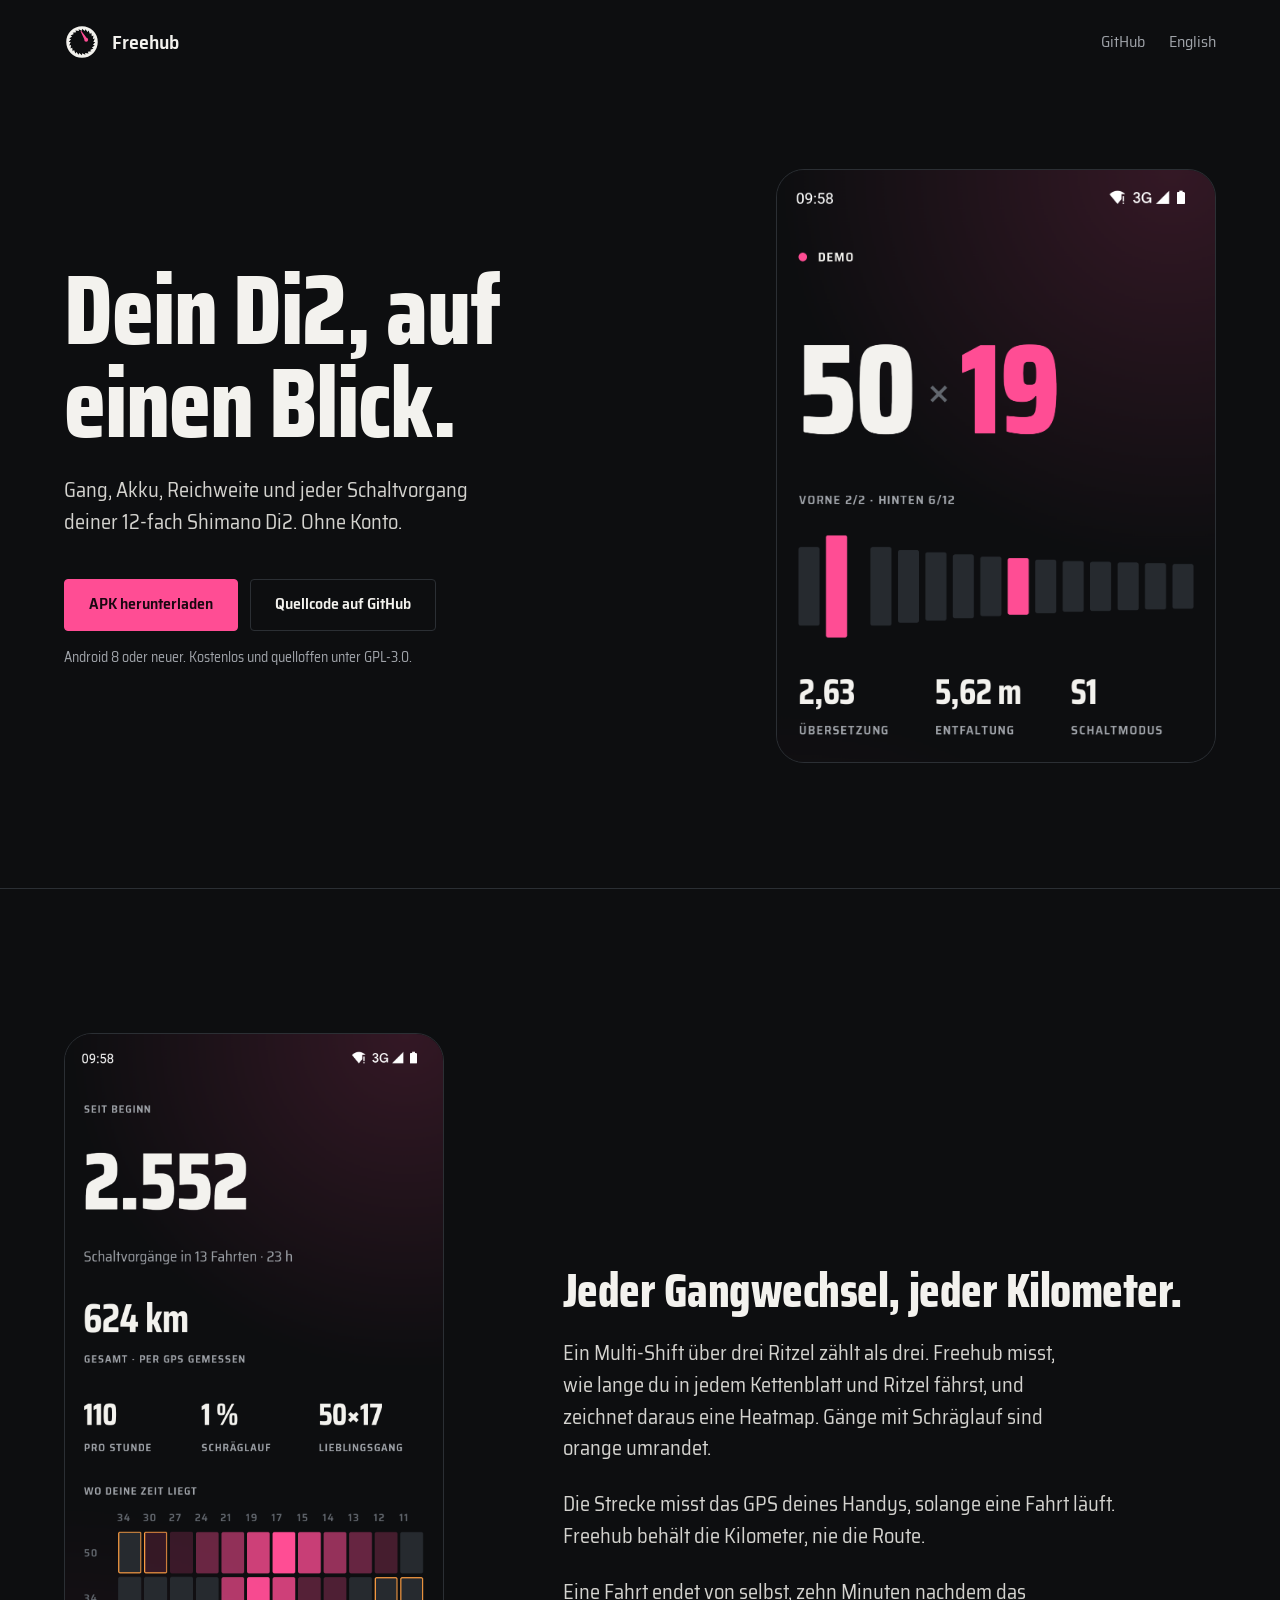
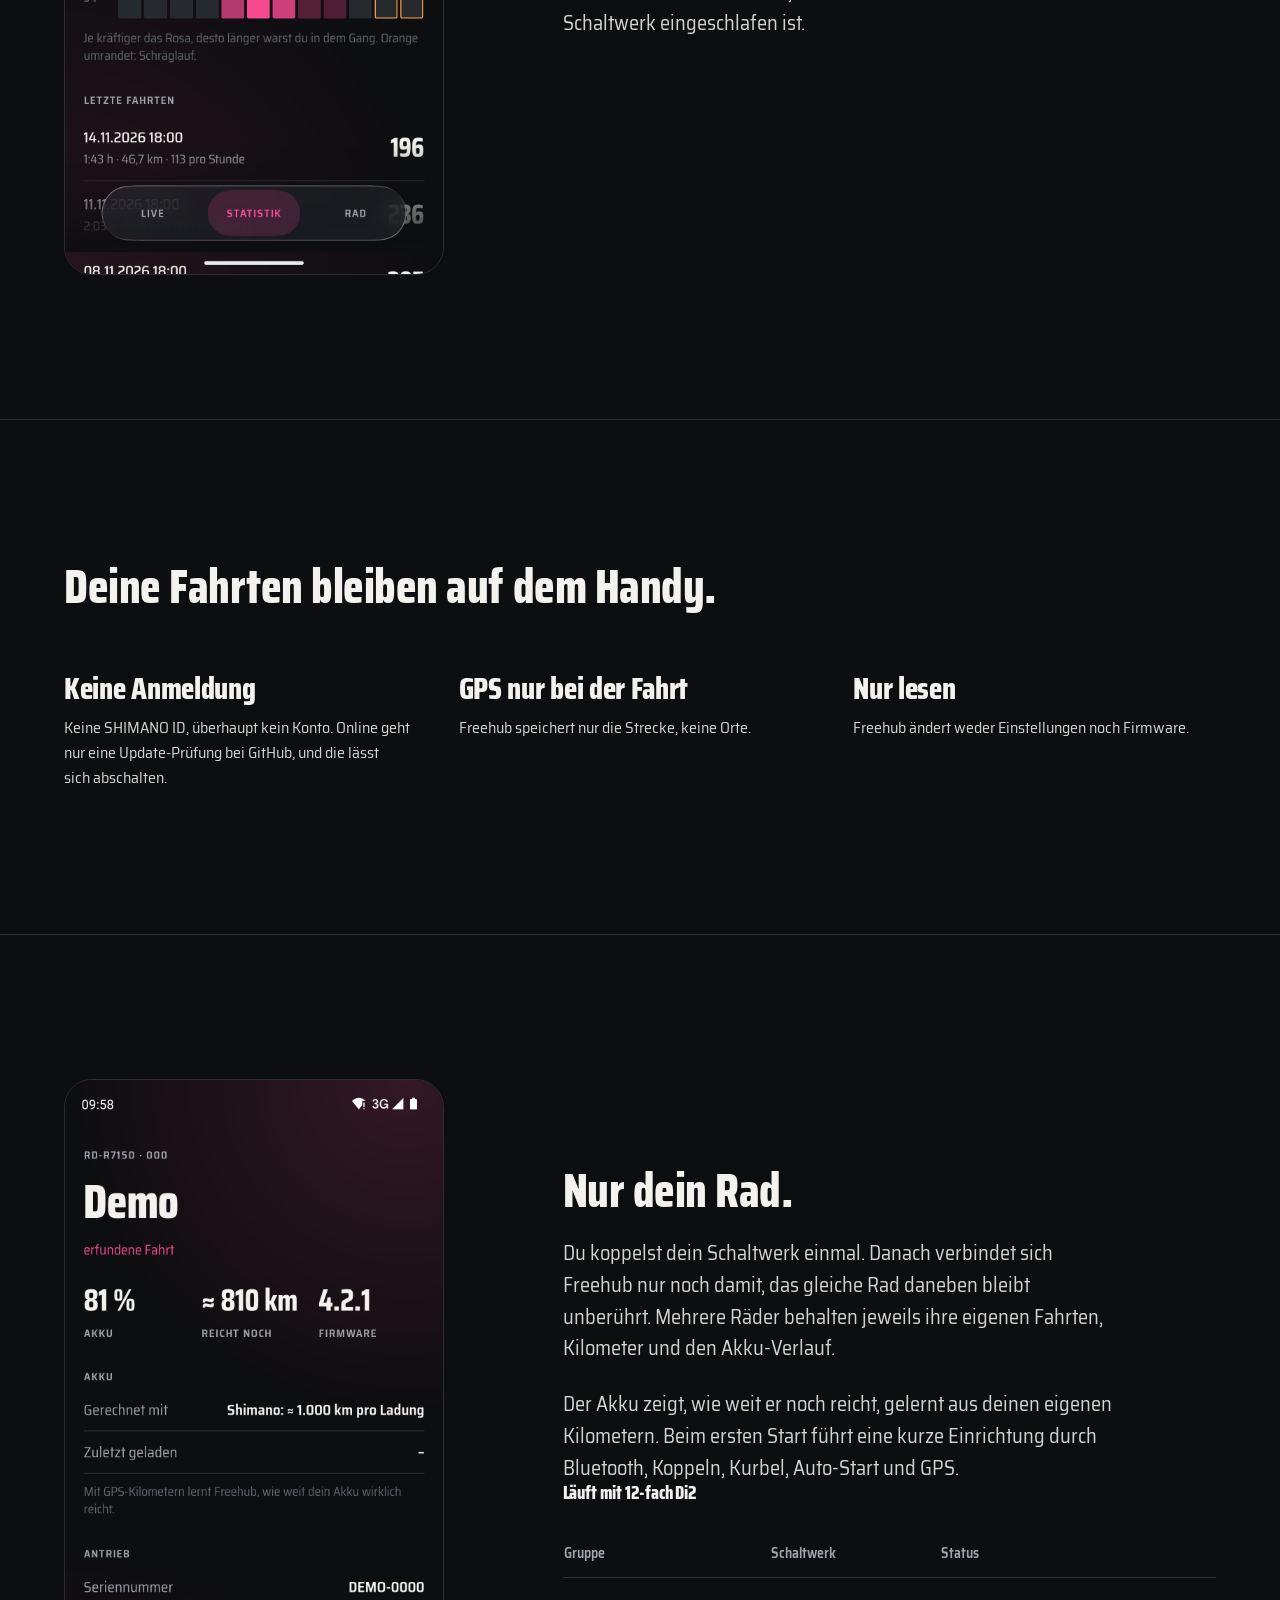
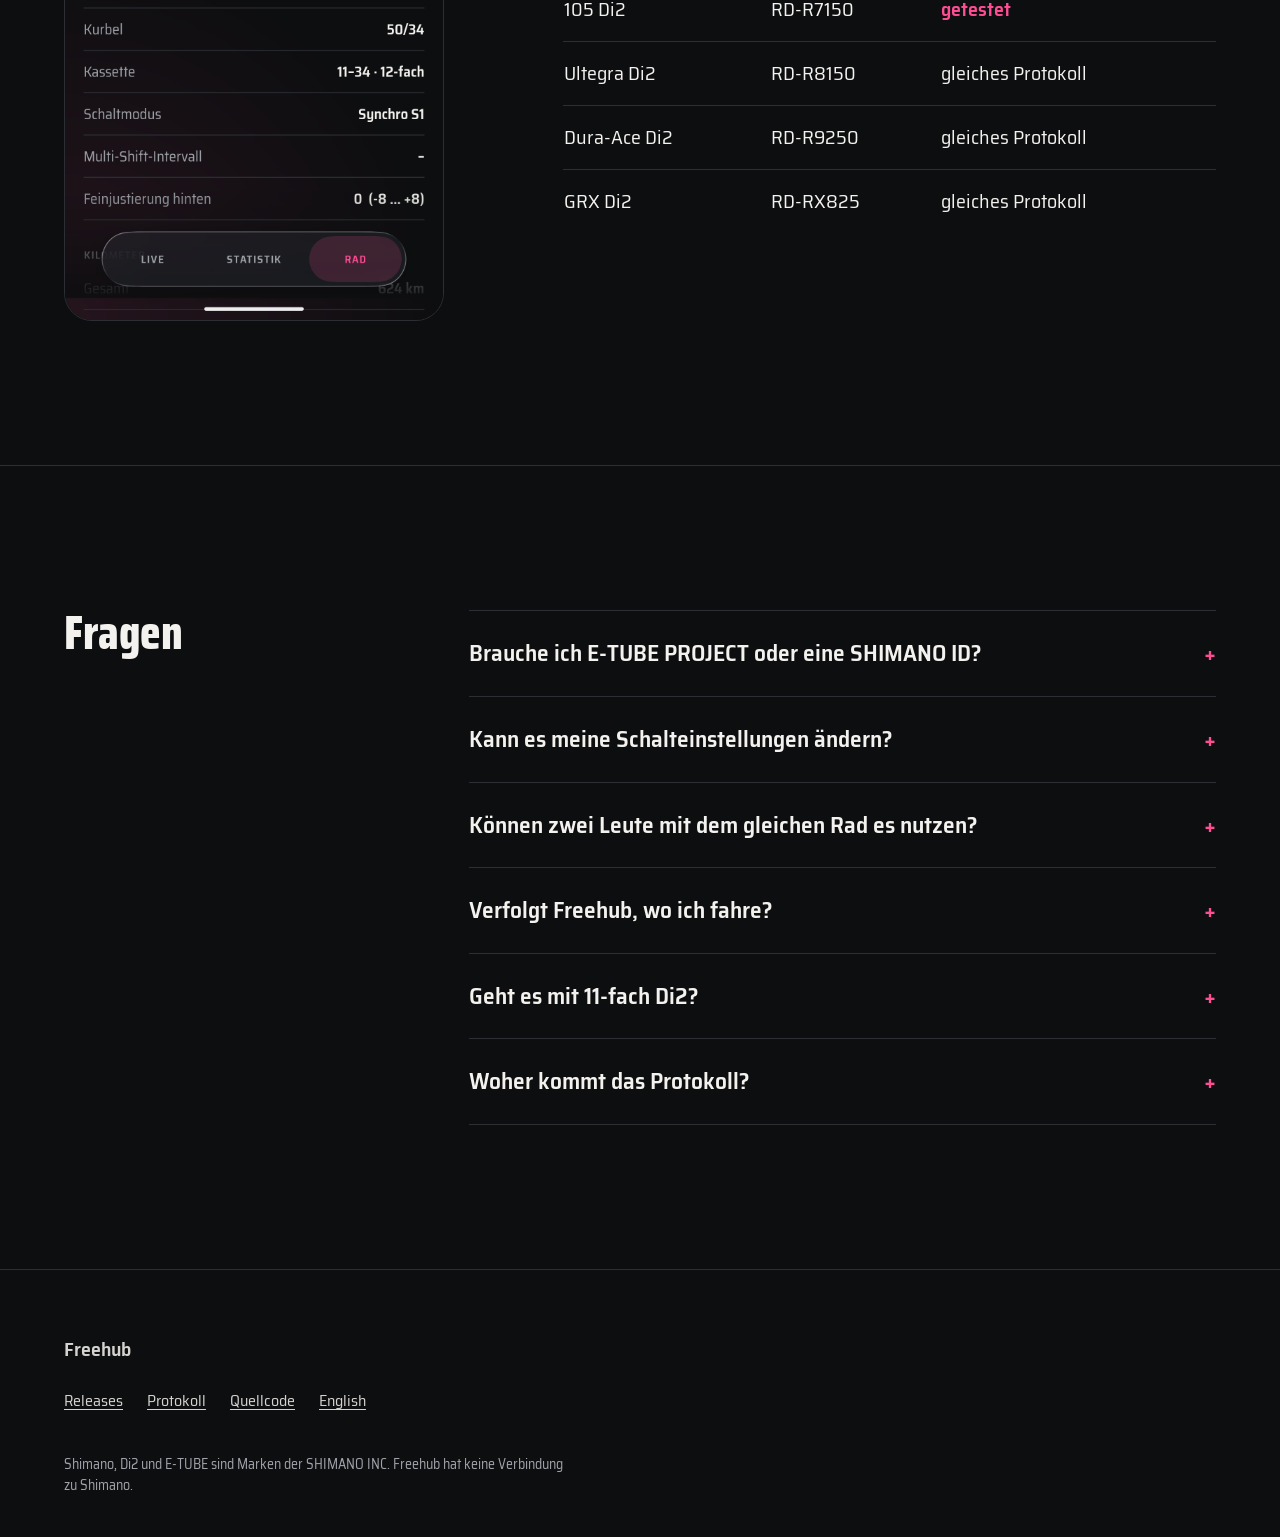
==== docs/de/index.html @ fa9ae39d "Repo and website catch up with 0.6: new screenshots, range, GPS, pairing - 16 app screenshots (EN/DE" ====
<!doctype html>
<html lang="de">
<head>
<meta charset="utf-8">
<meta name="viewport" content="width=device-width, initial-scale=1">
<title>Freehub: Shimano-Di2-App für Android ohne Konto</title>
<meta name="description" content="Open-Source-App für 12-fach Shimano Di2: Gang, Akku-Reichweite, Kilometer und Schaltvorgänge live vom Schaltwerk. Ohne SHIMANO ID, ohne Cloud, ohne Tracking.">
<link rel="canonical" href="https://brickystudios.github.io/freehub/de/">
<link rel="alternate" hreflang="en" href="https://brickystudios.github.io/freehub/">
<link rel="alternate" hreflang="de" href="https://brickystudios.github.io/freehub/de/">
<link rel="alternate" hreflang="x-default" href="https://brickystudios.github.io/freehub/">
<meta property="og:type" content="website">
<meta property="og:title" content="Freehub: Shimano-Di2-App ohne Konto">
<meta property="og:description" content="Gang, Akku, Reichweite und Schaltvorgänge für 12-fach Di2, live auf Android. Ohne Konto.">
<meta property="og:url" content="https://brickystudios.github.io/freehub/de/">
<meta property="og:image" content="https://brickystudios.github.io/freehub/bilder/social-preview.png">
<meta name="twitter:card" content="summary_large_image">
<meta name="theme-color" content="#0D0E10">
<link rel="icon" href="../icon.svg" type="image/svg+xml">
<link rel="stylesheet" href="../style.css">
<script type="application/ld+json">
{"@context":"https://schema.org","@graph":[
{"@type":"SoftwareApplication","name":"Freehub","operatingSystem":"Android 8.0 oder neuer","applicationCategory":"SportsApplication","softwareVersion":"0.6.3","license":"https://www.gnu.org/licenses/gpl-3.0.html","downloadUrl":"https://github.com/BrickyStudios/freehub/releases/latest/download/Freehub.apk","url":"https://brickystudios.github.io/freehub/de/","screenshot":"https://brickystudios.github.io/freehub/bilder/app/live-de-dark.png","description":"Gang, Akku-Reichweite, Kilometer und Schaltvorgänge live vom Schaltwerk einer 12-fach Shimano Di2, per Bluetooth und ohne SHIMANO ID.","offers":{"@type":"Offer","price":"0","priceCurrency":"EUR"}},
{"@type":"FAQPage","mainEntity":[
{"@type":"Question","name":"Brauche ich E-TUBE PROJECT oder eine SHIMANO ID?","acceptedAnswer":{"@type":"Answer","text":"Nein. Freehub liest den Bluetooth-Dienst, den auch Radcomputer nutzen. Du meldest dich nirgends an."}},
{"@type":"Question","name":"Kann Freehub meine Schalteinstellungen ändern?","acceptedAnswer":{"@type":"Answer","text":"Nein. Freehub liest nur und ändert weder Einstellungen noch Firmware."}},
{"@type":"Question","name":"Können zwei Leute mit dem gleichen Rad es nutzen?","acceptedAnswer":{"@type":"Answer","text":"Ja. Jedes Handy koppelt einmal sein eigenes Schaltwerk und verbindet sich nur damit. Die Nummer hinter dem Modell, etwa RD-R7150 · 123, unterscheidet zwei Schaltwerke."}},
{"@type":"Question","name":"Verfolgt Freehub, wo ich fahre?","acceptedAnswer":{"@type":"Answer","text":"Nein. GPS läuft nur, solange eine Fahrt gezählt wird, und Freehub speichert nur die Strecke."}},
{"@type":"Question","name":"Geht es mit 11-fach Di2?","acceptedAnswer":{"@type":"Answer","text":"Nicht getestet. 11-fach Di2 braucht Shimanos separate Funkeinheit EW-WU111."}},
{"@type":"Question","name":"Woher kommt das Protokoll?","acceptedAnswer":{"@type":"Answer","text":"Von einem echten RD-R7150 und daraus, wie Shimanos eigene Apps es lesen. PROTOCOL.md im Repository beschreibt jedes Byte."}}
]}
]}
</script>
</head>
<body>
<header class="container nav">
  <a class="wordmark" href="./" aria-label="Freehub Startseite">
    <svg viewBox="22 22 64 64" aria-hidden="true"><path fill="currentColor" fill-rule="evenodd" d="M26.00,54.00a28,28 0 1,0 56.00,0a28,28 0 1,0 -56.00,0z M54.00,30.48L59.01,34.47L60.09,31.28L63.90,36.44L65.76,33.63L68.11,39.60L70.63,37.37L71.35,43.74L74.37,42.24L73.42,48.58L76.72,47.91L74.16,53.79L77.52,54.00L73.53,59.01L76.72,60.09L71.56,63.90L74.37,65.76L68.40,68.11L70.63,70.63L64.26,71.35L65.76,74.37L59.42,73.42L60.09,76.72L54.21,74.16L54.00,77.52L48.99,73.53L47.91,76.72L44.10,71.56L42.24,74.37L39.89,68.40L37.37,70.63L36.65,64.26L33.63,65.76L34.58,59.42L31.28,60.09L33.84,54.21L30.48,54.00L34.47,48.99L31.28,47.91L36.44,44.10L33.63,42.24L39.60,39.89L37.37,37.37L43.74,36.65L42.24,33.63L48.58,34.58L47.91,31.28L53.79,33.84L54.00,30.48z"/><path fill="var(--color-accent)" d="M63.82,48.62L52.52,33.87L51.32,34.59L59.02,51.50z M57.92,50.06a3.50,3.50 0 1,0 7.00,0a3.50,3.50 0 1,0 -7.00,0z"/></svg>
    Freehub
  </a>
  <nav aria-label="Hauptmenü">
    <ul>
      <li><a href="https://github.com/BrickyStudios/freehub">GitHub</a></li>
      <li><a href="../" hreflang="en" lang="en">English</a></li>
    </ul>
  </nav>
</header>

<main>
  <section class="container hero">
    <div>
      <h1>Dein Di2, auf einen Blick.</h1>
      <p class="lead">Gang, Akku, Reichweite und jeder Schaltvorgang deiner 12-fach Shimano Di2. Ohne Konto.</p>
      <div class="actions">
        <a class="button" href="https://github.com/BrickyStudios/freehub/releases/latest/download/Freehub.apk">APK herunterladen</a>
        <a class="button quiet" href="https://github.com/BrickyStudios/freehub">Quellcode auf GitHub</a>
      </div>
      <p class="note">Android 8 oder neuer. Kostenlos und quelloffen unter GPL-3.0.</p>
    </div>
    <img class="screen" src="../bilder/app/live-de-dark.png" width="1080" height="2400" alt="Freehub zeigt den Gang 50 × 19, die Kassette mit dem aktuellen Ritzel in Rosa, Akku 81 %, noch etwa 810 km Reichweite und 624 km auf dem Rad">
  </section>

  <section class="band">
    <div class="container split">
      <img class="screen" src="../bilder/app/stats-de-dark.png" width="1080" height="2400" loading="lazy" alt="Statistik: 2.552 Schaltvorgänge in 13 Fahrten, 624 km per GPS, Schräglauf-Anteil, Lieblingsgang 50 × 17 und eine Heatmap aus Kettenblatt und Ritzel">
      <div>
        <h2>Jeder Gangwechsel, jeder Kilometer.</h2>
        <p>Ein Multi-Shift über drei Ritzel zählt als drei. Freehub misst, wie lange du in jedem Kettenblatt und Ritzel fährst, und zeichnet daraus eine Heatmap. Gänge mit Schräglauf sind orange umrandet.</p>
        <p>Die Strecke misst das GPS deines Handys, solange eine Fahrt läuft. Freehub behält die Kilometer, nie die Route.</p>
        <p>Eine Fahrt endet von selbst, zehn Minuten nachdem das Schaltwerk eingeschlafen ist.</p>
      </div>
    </div>
  </section>

  <section class="band">
    <div class="container">
      <h2>Deine Fahrten bleiben auf dem Handy.</h2>
      <div class="facts">
        <div><h3>Keine Anmeldung</h3><p>Keine SHIMANO ID, überhaupt kein Konto. Online geht nur eine Update-Prüfung bei GitHub, und die lässt sich abschalten.</p></div>
        <div><h3>GPS nur bei der Fahrt</h3><p>Freehub speichert nur die Strecke, keine Orte.</p></div>
        <div><h3>Nur lesen</h3><p>Freehub ändert weder Einstellungen noch Firmware.</p></div>
      </div>
    </div>
  </section>

  <section class="band">
    <div class="container split">
      <img class="screen" src="../bilder/app/bike-de-dark.png" width="1080" height="2400" loading="lazy" alt="Reiter Rad: Akku 81 %, noch etwa 810 km Reichweite, Firmware 4.2.1, Kurbel 50/34, Kassette 11 bis 34">
      <div>
        <h2>Nur dein Rad.</h2>
        <p>Du koppelst dein Schaltwerk einmal. Danach verbindet sich Freehub nur noch damit, das gleiche Rad daneben bleibt unberührt. Mehrere Räder behalten jeweils ihre eigenen Fahrten, Kilometer und den Akku-Verlauf.</p>
        <p>Der Akku zeigt, wie weit er noch reicht, gelernt aus deinen eigenen Kilometern. Beim ersten Start führt eine kurze Einrichtung durch Bluetooth, Koppeln, Kurbel, Auto-Start und GPS.</p>
        <h3>Läuft mit 12-fach Di2</h3>
        <table>
          <thead><tr><th scope="col">Gruppe</th><th scope="col">Schaltwerk</th><th scope="col">Status</th></tr></thead>
          <tbody>
            <tr><td>105 Di2</td><td>RD-R7150</td><td class="ok">getestet</td></tr>
            <tr><td>Ultegra Di2</td><td>RD-R8150</td><td>gleiches Protokoll</td></tr>
            <tr><td>Dura-Ace Di2</td><td>RD-R9250</td><td>gleiches Protokoll</td></tr>
            <tr><td>GRX Di2</td><td>RD-RX825</td><td>gleiches Protokoll</td></tr>
          </tbody>
        </table>
      </div>
    </div>
  </section>

  <section class="band">
    <div class="container qa">
      <h2>Fragen</h2>
      <div class="faq">
        <details><summary>Brauche ich E-TUBE PROJECT oder eine SHIMANO ID?</summary><p>Nein. Freehub liest den Bluetooth-Dienst, den auch Radcomputer nutzen.</p></details>
        <details><summary>Kann es meine Schalteinstellungen ändern?</summary><p>Nein. Freehub liest nur.</p></details>
        <details><summary>Können zwei Leute mit dem gleichen Rad es nutzen?</summary><p>Ja. Jedes Handy koppelt einmal sein eigenes Schaltwerk und verbindet sich nur damit. Die Nummer hinter dem Modell, etwa RD-R7150 · 123, unterscheidet zwei Schaltwerke.</p></details>
        <details><summary>Verfolgt Freehub, wo ich fahre?</summary><p>Nein. GPS läuft nur, solange eine Fahrt gezählt wird, und Freehub speichert nur die Strecke.</p></details>
        <details><summary>Geht es mit 11-fach Di2?</summary><p>Nicht getestet. 11-fach braucht Shimanos Funkeinheit EW-WU111.</p></details>
        <details><summary>Woher kommt das Protokoll?</summary><p>Von einem echten RD-R7150, Byte für Byte beschrieben in <a href="https://github.com/BrickyStudios/freehub/blob/main/PROTOCOL.md">PROTOCOL.md</a>.</p></details>
      </div>
    </div>
  </section>
</main>

<footer class="container footer">
  <a class="wordmark" href="./">Freehub</a>
  <ul>
    <li><a href="https://github.com/BrickyStudios/freehub/releases">Releases</a></li>
    <li><a href="https://github.com/BrickyStudios/freehub/blob/main/PROTOCOL.md">Protokoll</a></li>
    <li><a href="https://github.com/BrickyStudios/freehub">Quellcode</a></li>
    <li><a href="../" hreflang="en" lang="en">English</a></li>
  </ul>
  <p>Shimano, Di2 und E-TUBE sind Marken der SHIMANO INC. Freehub hat keine Verbindung zu Shimano.</p>
</footer>
</body>
</html>
---- docs/style.css ----
/* Hallmark · shape: Instrument Panel (hero with the live screen, then proof screens, facts, table, questions) · genre: modern-minimal · theme: custom (the app's own Carbon system) · job: try · idea: "the live gear screen is the page's first picture" · vibe: "road bike cockpit, carbon black, one pink signal"
 * paper: oklch(16% 0.005 265) · accent: oklch(68% 0.21 357) · display: Saira Condensed ExtraBold · body: Saira Semi Condensed · hero: headline and download on the left, the live gear screen on the right at phone size · nav: wordmark left, two links right · footer: a mast, wordmark over the links and the trademark line · imagery: the product (demo-mode screenshots of the app) · signature: 50 × 15, the gear read live off the derailleur
 * axes: dark/display-condensed/chromatic-pink · posture: split · contrast: pass · fold: pass · v2.0.0 */
/* answered 23 · the pink above 5 % at 1280x800 is the product screenshot itself plus the one primary button */
/* Hallmark · pre-emit critique: P2 H2 E2 S2 R2 V2 · weakest: R, the facts section is text only; it sits between two screenshot sections so the page keeps its pictures */
@import url("./tokens.css");
@import url("./base.css");

@font-face { font-family: "Saira Condensed"; src: url("fonts/sairacondensed_extrabold.ttf") format("truetype"); font-weight: 800; font-display: swap; }
@font-face { font-family: "Saira Semi Condensed"; src: url("fonts/sairasemicondensed_regular.ttf") format("truetype"); font-weight: 400; font-display: swap; }
@font-face { font-family: "Saira Semi Condensed"; src: url("fonts/sairasemicondensed_semibold.ttf") format("truetype"); font-weight: 600; font-display: swap; }

@media (max-width: 720px) { :root { --gutter: 20px; --section-gap: 88px; } }

h1, h2, h3 { font-weight: 800; letter-spacing: var(--tracking-display); line-height: 0.96; color: var(--color-ink); }
h1 { font-size: clamp(3.25rem, 7vw + 0.5rem, 7rem); }
h2 { font-size: var(--text-section); }

.nav { display: flex; align-items: center; justify-content: space-between; gap: var(--space-lg); padding-block: var(--space-lg); }
.wordmark { display: inline-flex; align-items: center; gap: var(--space-sm); font-weight: 600; font-size: var(--text-lg); text-decoration: none; }
.wordmark svg { width: 36px; height: 36px; }
.nav ul { display: flex; gap: var(--space-lg); list-style: none; margin: 0; padding: 0; }
.nav a:not(.wordmark) { color: var(--color-muted); text-decoration: none; padding-block: var(--space-xs); }
.nav a:not(.wordmark):hover { color: var(--color-ink); }

.hero { display: grid; grid-template-columns: minmax(0, 7fr) minmax(0, 5fr); gap: var(--gap-columns); align-items: center; min-height: min(calc(100svh - 96px), 940px); padding-block: var(--space-lg) var(--space-2xl); }
.hero p.lead { font-size: var(--text-lead); color: var(--color-ink-2); max-width: 34ch; margin-top: var(--space-lg); }
.actions { display: flex; flex-wrap: wrap; gap: var(--space-sm); margin-top: var(--space-xl); }
.note { margin-top: var(--space-md); color: var(--color-muted); font-size: var(--text-sm); }

.button { display: inline-flex; align-items: center; min-height: 52px; padding: 0 var(--space-lg); border-radius: var(--radius-card); border: 1px solid var(--color-accent); background: var(--color-accent); color: var(--color-accent-ink); font-weight: 600; text-decoration: none; transition: transform var(--dur-micro) var(--ease-out), background-color var(--dur-short) var(--ease-out); }
.button:hover { background: color-mix(in oklab, var(--color-accent) 86%, var(--color-ink)); }
.button:active { transform: translateY(1px); }
.button.quiet { background: transparent; border-color: var(--color-rule); color: var(--color-ink); }
.button.quiet:hover { border-color: var(--color-muted); }

.screen { width: 100%; border-radius: 28px; border: 1px solid var(--color-rule); overflow: hidden; background: var(--color-paper-2); }
.hero .screen { max-width: 440px; justify-self: end; aspect-ratio: 1080 / 1460; object-fit: cover; object-position: top; }

.band { padding-block: var(--section-gap); border-top: var(--rule-hair) solid var(--color-rule); }
.split { display: grid; grid-template-columns: minmax(0, 5fr) minmax(0, 7fr); gap: var(--gap-columns); align-items: center; }
.split .screen { max-width: 380px; }
.split p { color: var(--color-ink-2); font-size: var(--text-lead); margin-top: var(--space-lg); max-width: 46ch; }

.facts { display: grid; grid-template-columns: repeat(3, minmax(0, 1fr)); gap: var(--gap-columns); margin-top: var(--space-2xl); }
.facts h3 { font-size: var(--text-2xl); }
.facts p { margin-top: var(--space-sm); color: var(--color-ink-2); }

table { width: 100%; border-collapse: collapse; margin-top: var(--space-xl); font-size: var(--text-lg); }
th { text-align: left; font-weight: 600; color: var(--color-muted); font-size: var(--text-sm); padding-bottom: var(--space-sm); }
td { padding-block: var(--space-md); border-top: var(--rule-hair) solid var(--color-rule); }
td.ok { color: var(--color-accent); font-weight: 600; }

.qa { display: grid; grid-template-columns: minmax(0, 4fr) minmax(0, 8fr); gap: var(--gap-columns); align-items: start; }
.faq { min-width: 0; }
details { border-top: var(--rule-hair) solid var(--color-rule); }
details:last-child { border-bottom: var(--rule-hair) solid var(--color-rule); }
summary { cursor: pointer; list-style: none; padding-block: var(--space-lg); font-size: var(--text-title); font-weight: 600; display: flex; justify-content: space-between; gap: var(--space-md); }
summary::-webkit-details-marker { display: none; }
summary::after { content: "+"; color: var(--color-accent); transition: transform var(--dur-short) var(--ease-out); }
details[open] summary::after { transform: rotate(45deg); }
summary:hover { color: var(--color-accent); }
details p { padding-bottom: var(--space-lg); color: var(--color-ink-2); }

.footer { padding-block: var(--space-2xl) var(--space-xl); border-top: var(--rule-hair) solid var(--color-rule); }
.footer ul { display: flex; flex-wrap: wrap; gap: var(--space-lg); list-style: none; margin: var(--space-lg) 0 0; padding: 0; }
.footer a { color: var(--color-ink-2); }
.footer a:hover { color: var(--color-accent); }
.footer p { margin-top: var(--space-xl); color: var(--color-muted); font-size: var(--text-sm); max-width: 70ch; }

@media (max-width: 860px) {
  .hero, .split, .qa { grid-template-columns: minmax(0, 1fr); }
  .hero .screen { justify-self: start; max-width: 340px; }
  .facts { grid-template-columns: minmax(0, 1fr); }
  .nav ul { gap: var(--space-md); }
}

@media (prefers-reduced-motion: reduce) {
  .button, summary::after { transition: none; }
}
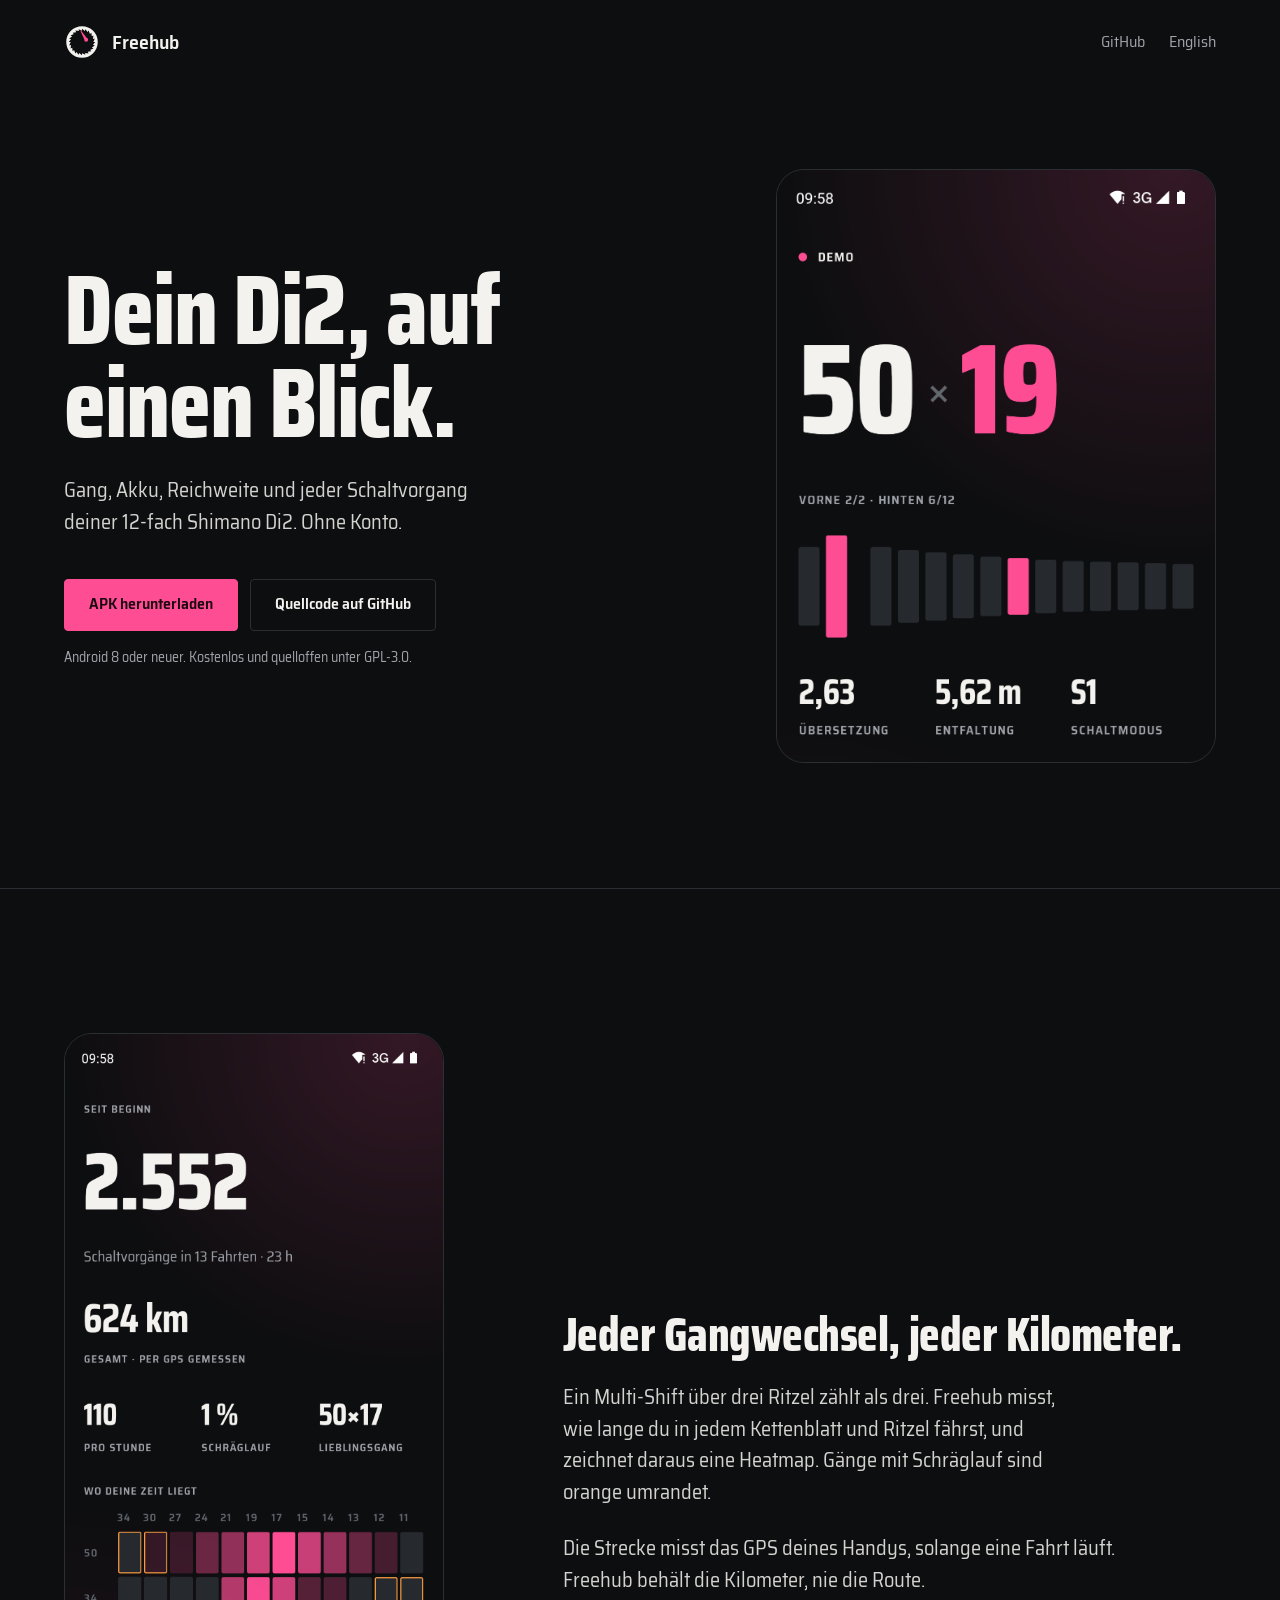
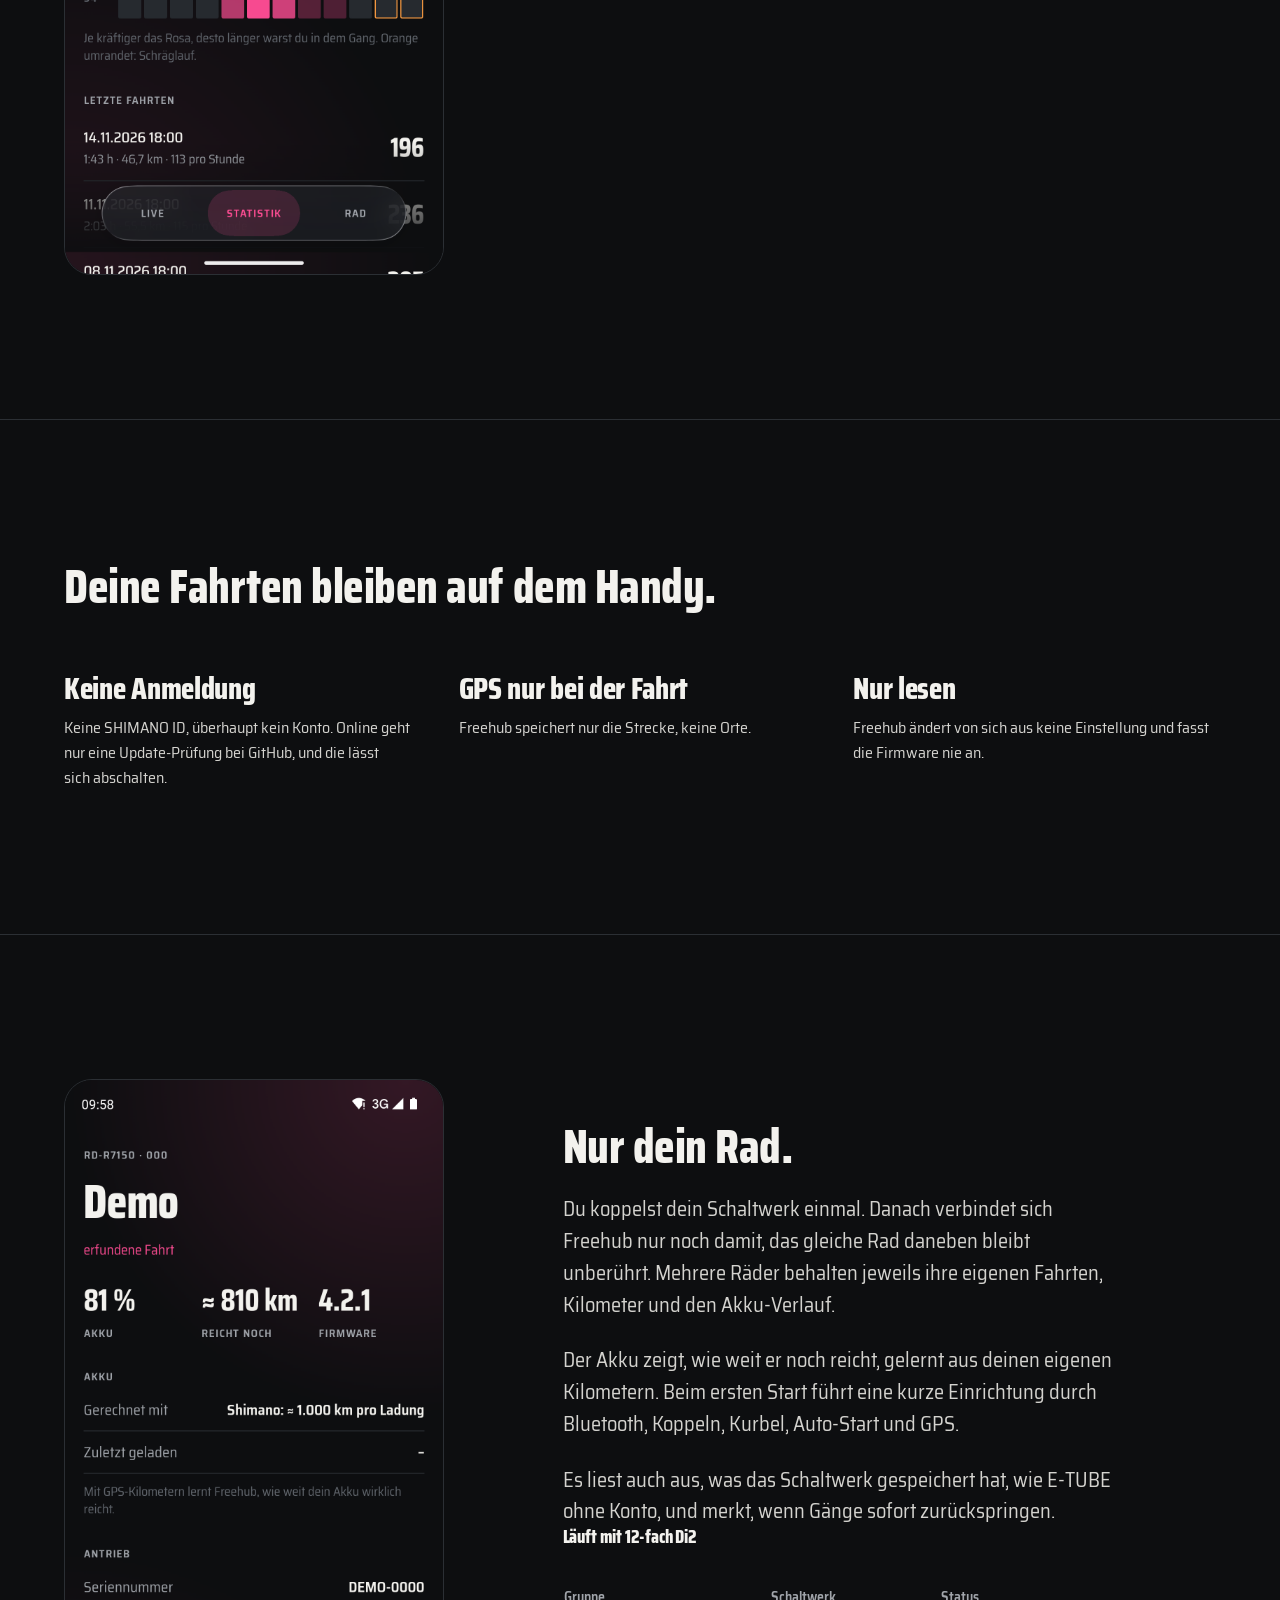
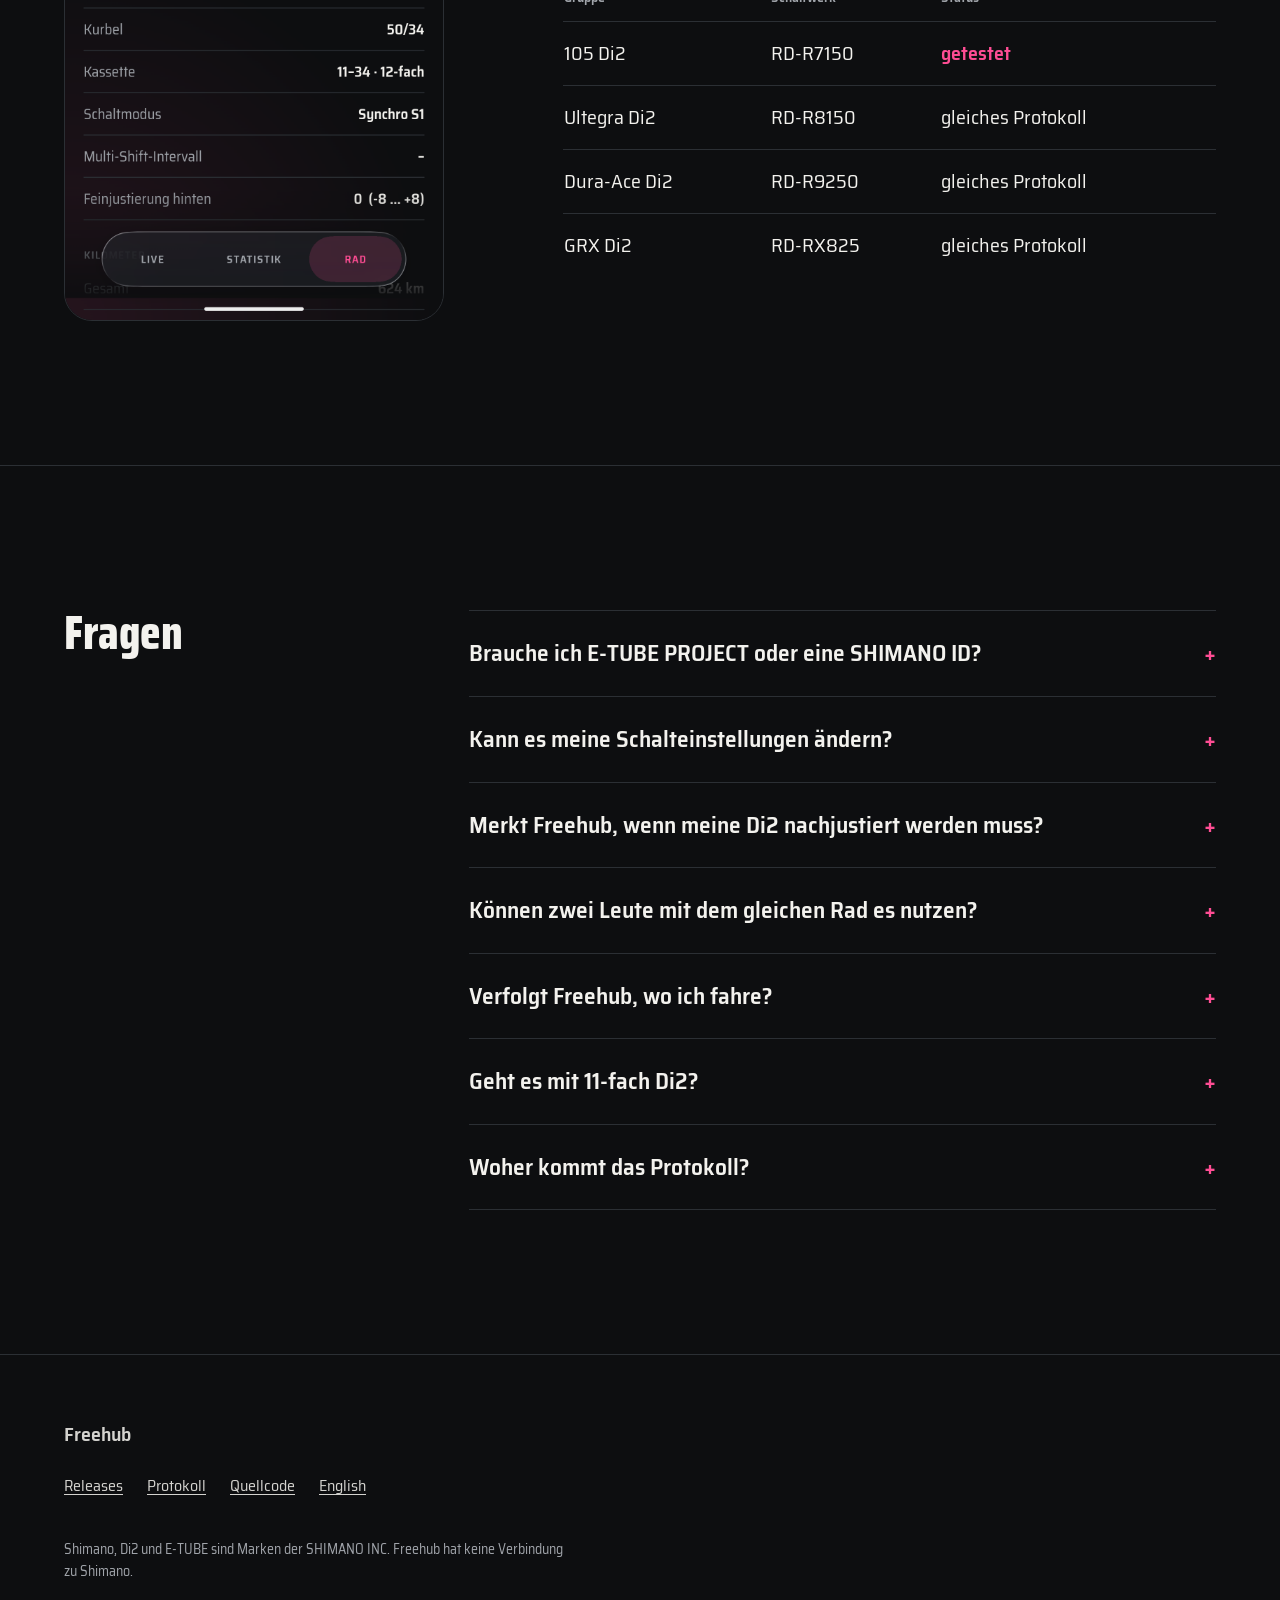
==== commit 6c58deb4: "Freehub 0.7.0: protocol notes cut to the verified flow, README and site catch up - PROTOCOL.md: the " ====
--- a/docs/de/index.html
+++ b/docs/de/index.html
@@ -20,10 +20,11 @@
 <link rel="stylesheet" href="../style.css">
 <script type="application/ld+json">
 {"@context":"https://schema.org","@graph":[
-{"@type":"SoftwareApplication","name":"Freehub","operatingSystem":"Android 8.0 oder neuer","applicationCategory":"SportsApplication","softwareVersion":"0.6.3","license":"https://www.gnu.org/licenses/gpl-3.0.html","downloadUrl":"https://github.com/BrickyStudios/freehub/releases/latest/download/Freehub.apk","url":"https://brickystudios.github.io/freehub/de/","screenshot":"https://brickystudios.github.io/freehub/bilder/app/live-de-dark.png","description":"Gang, Akku-Reichweite, Kilometer und Schaltvorgänge live vom Schaltwerk einer 12-fach Shimano Di2, per Bluetooth und ohne SHIMANO ID.","offers":{"@type":"Offer","price":"0","priceCurrency":"EUR"}},
+{"@type":"SoftwareApplication","name":"Freehub","operatingSystem":"Android 8.0 oder neuer","applicationCategory":"SportsApplication","softwareVersion":"0.7.0","license":"https://www.gnu.org/licenses/gpl-3.0.html","downloadUrl":"https://github.com/BrickyStudios/freehub/releases/latest/download/Freehub.apk","url":"https://brickystudios.github.io/freehub/de/","screenshot":"https://brickystudios.github.io/freehub/bilder/app/live-de-dark.png","description":"Gang, Akku-Reichweite, Kilometer und Schaltvorgänge live vom Schaltwerk einer 12-fach Shimano Di2, per Bluetooth und ohne SHIMANO ID.","offers":{"@type":"Offer","price":"0","priceCurrency":"EUR"}},
 {"@type":"FAQPage","mainEntity":[
 {"@type":"Question","name":"Brauche ich E-TUBE PROJECT oder eine SHIMANO ID?","acceptedAnswer":{"@type":"Answer","text":"Nein. Freehub liest den Bluetooth-Dienst, den auch Radcomputer nutzen. Du meldest dich nirgends an."}},
-{"@type":"Question","name":"Kann Freehub meine Schalteinstellungen ändern?","acceptedAnswer":{"@type":"Answer","text":"Nein. Freehub liest nur und ändert weder Einstellungen noch Firmware."}},
+{"@type":"Question","name":"Kann Freehub meine Schalteinstellungen ändern?","acceptedAnswer":{"@type":"Answer","text":"Nein. Freehub liest die Einstellungen, die dein Schaltwerk gespeichert hat, ändert aber von sich aus keine und fasst die Firmware nie an."}},
+{"@type":"Question","name":"Merkt Freehub, wenn meine Di2 nachjustiert werden muss?","acceptedAnswer":{"@type":"Answer","text":"Ja. Freehub zählt Schaltvorgänge, die ein Ritzel weit gehen und sofort zurückspringen. Ab 60 Schaltvorgängen hinten sagt es dir, ob die Kette sauber greift oder in welche Richtung du die Feinjustierung probieren solltest. Justieren tust du selbst, am Rad oder in E-TUBE."}},
 {"@type":"Question","name":"Können zwei Leute mit dem gleichen Rad es nutzen?","acceptedAnswer":{"@type":"Answer","text":"Ja. Jedes Handy koppelt einmal sein eigenes Schaltwerk und verbindet sich nur damit. Die Nummer hinter dem Modell, etwa RD-R7150 · 123, unterscheidet zwei Schaltwerke."}},
 {"@type":"Question","name":"Verfolgt Freehub, wo ich fahre?","acceptedAnswer":{"@type":"Answer","text":"Nein. GPS läuft nur, solange eine Fahrt gezählt wird, und Freehub speichert nur die Strecke."}},
 {"@type":"Question","name":"Geht es mit 11-fach Di2?","acceptedAnswer":{"@type":"Answer","text":"Nicht getestet. 11-fach Di2 braucht Shimanos separate Funkeinheit EW-WU111."}},
@@ -67,7 +68,6 @@
         <h2>Jeder Gangwechsel, jeder Kilometer.</h2>
         <p>Ein Multi-Shift über drei Ritzel zählt als drei. Freehub misst, wie lange du in jedem Kettenblatt und Ritzel fährst, und zeichnet daraus eine Heatmap. Gänge mit Schräglauf sind orange umrandet.</p>
         <p>Die Strecke misst das GPS deines Handys, solange eine Fahrt läuft. Freehub behält die Kilometer, nie die Route.</p>
-        <p>Eine Fahrt endet von selbst, zehn Minuten nachdem das Schaltwerk eingeschlafen ist.</p>
       </div>
     </div>
   </section>
@@ -78,7 +78,7 @@
       <div class="facts">
         <div><h3>Keine Anmeldung</h3><p>Keine SHIMANO ID, überhaupt kein Konto. Online geht nur eine Update-Prüfung bei GitHub, und die lässt sich abschalten.</p></div>
         <div><h3>GPS nur bei der Fahrt</h3><p>Freehub speichert nur die Strecke, keine Orte.</p></div>
-        <div><h3>Nur lesen</h3><p>Freehub ändert weder Einstellungen noch Firmware.</p></div>
+        <div><h3>Nur lesen</h3><p>Freehub ändert von sich aus keine Einstellung und fasst die Firmware nie an.</p></div>
       </div>
     </div>
   </section>
@@ -90,6 +90,7 @@
         <h2>Nur dein Rad.</h2>
         <p>Du koppelst dein Schaltwerk einmal. Danach verbindet sich Freehub nur noch damit, das gleiche Rad daneben bleibt unberührt. Mehrere Räder behalten jeweils ihre eigenen Fahrten, Kilometer und den Akku-Verlauf.</p>
         <p>Der Akku zeigt, wie weit er noch reicht, gelernt aus deinen eigenen Kilometern. Beim ersten Start führt eine kurze Einrichtung durch Bluetooth, Koppeln, Kurbel, Auto-Start und GPS.</p>
+        <p>Es liest auch aus, was das Schaltwerk gespeichert hat, wie E-TUBE ohne Konto, und merkt, wenn Gänge sofort zurückspringen.</p>
         <h3>Läuft mit 12-fach Di2</h3>
         <table>
           <thead><tr><th scope="col">Gruppe</th><th scope="col">Schaltwerk</th><th scope="col">Status</th></tr></thead>
@@ -109,7 +110,8 @@
       <h2>Fragen</h2>
       <div class="faq">
         <details><summary>Brauche ich E-TUBE PROJECT oder eine SHIMANO ID?</summary><p>Nein. Freehub liest den Bluetooth-Dienst, den auch Radcomputer nutzen.</p></details>
-        <details><summary>Kann es meine Schalteinstellungen ändern?</summary><p>Nein. Freehub liest nur.</p></details>
+        <details><summary>Kann es meine Schalteinstellungen ändern?</summary><p>Nein. Freehub ändert von sich aus keine Einstellung.</p></details>
+        <details><summary>Merkt Freehub, wenn meine Di2 nachjustiert werden muss?</summary><p>Ja. Ab 60 Schaltvorgängen hinten sagt es, in welche Richtung du die Feinjustierung probieren solltest.</p></details>
         <details><summary>Können zwei Leute mit dem gleichen Rad es nutzen?</summary><p>Ja. Jedes Handy koppelt einmal sein eigenes Schaltwerk und verbindet sich nur damit. Die Nummer hinter dem Modell, etwa RD-R7150 · 123, unterscheidet zwei Schaltwerke.</p></details>
         <details><summary>Verfolgt Freehub, wo ich fahre?</summary><p>Nein. GPS läuft nur, solange eine Fahrt gezählt wird, und Freehub speichert nur die Strecke.</p></details>
         <details><summary>Geht es mit 11-fach Di2?</summary><p>Nicht getestet. 11-fach braucht Shimanos Funkeinheit EW-WU111.</p></details>
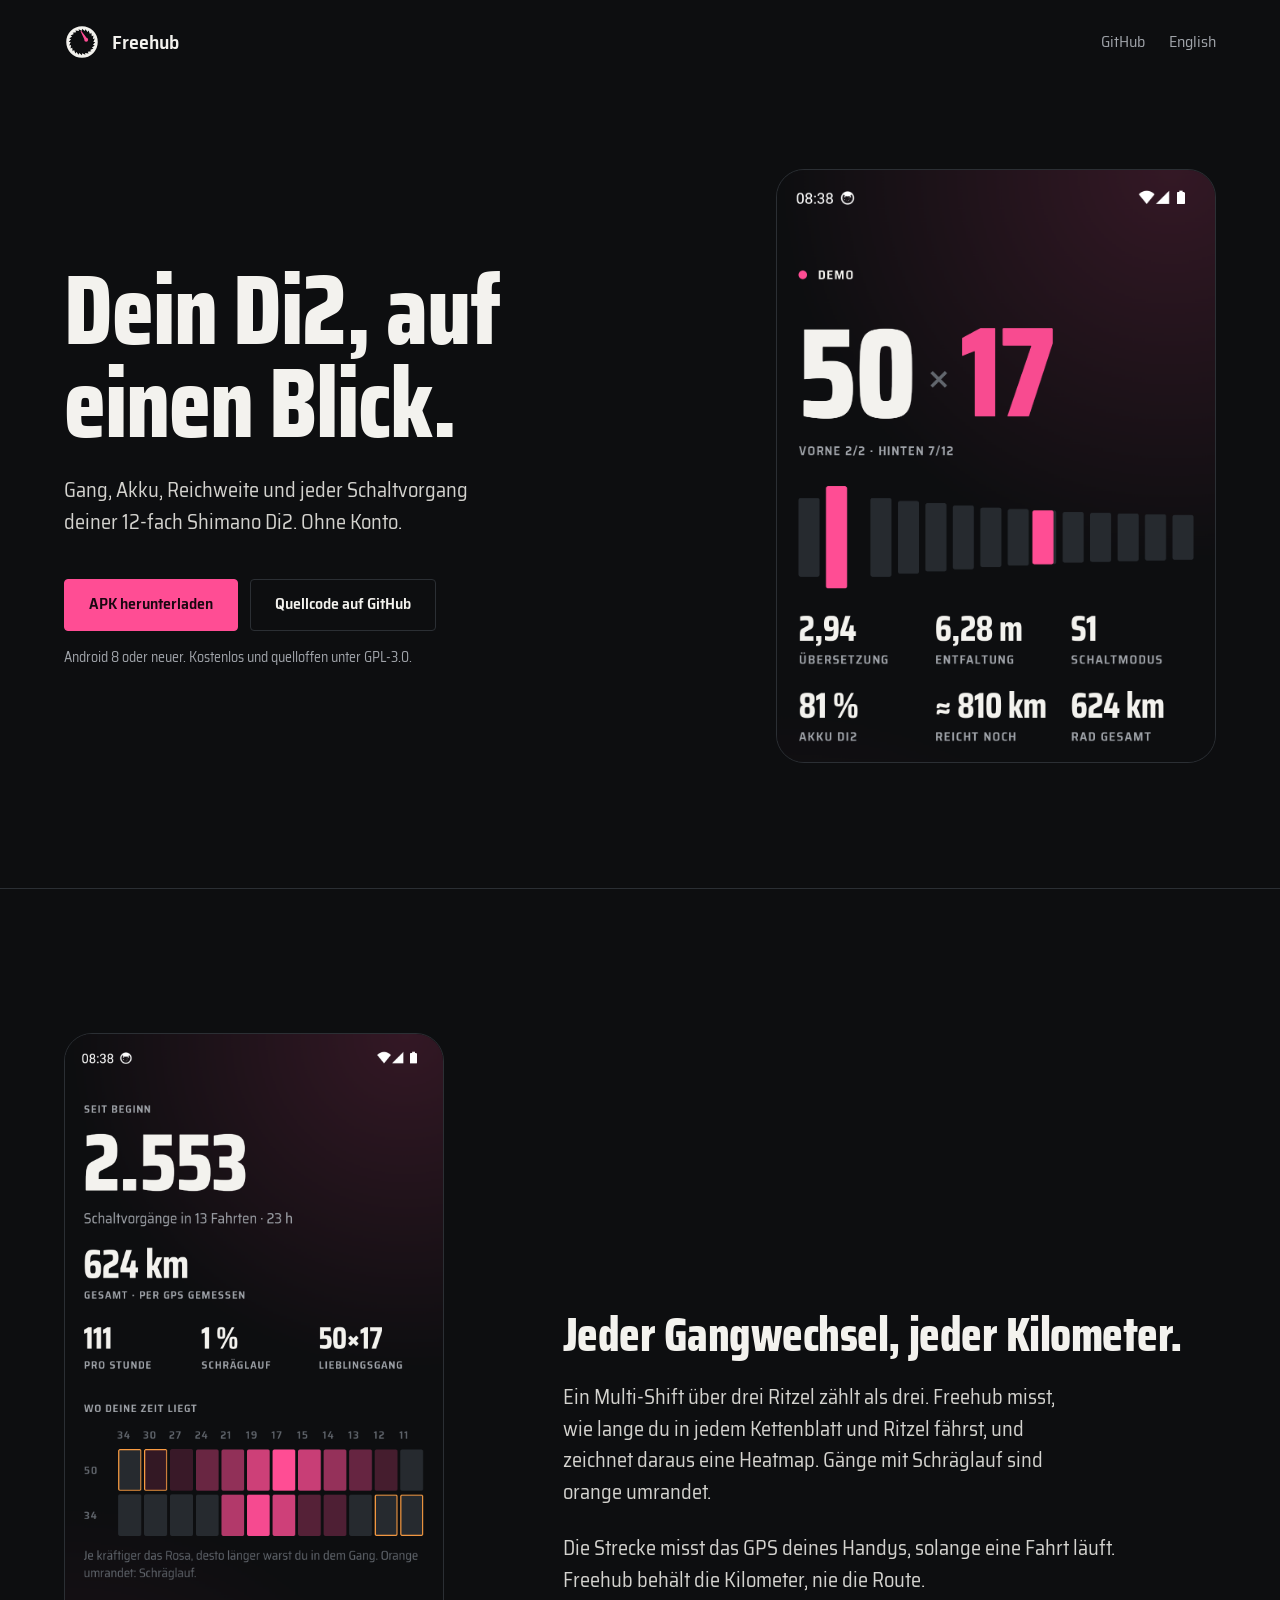
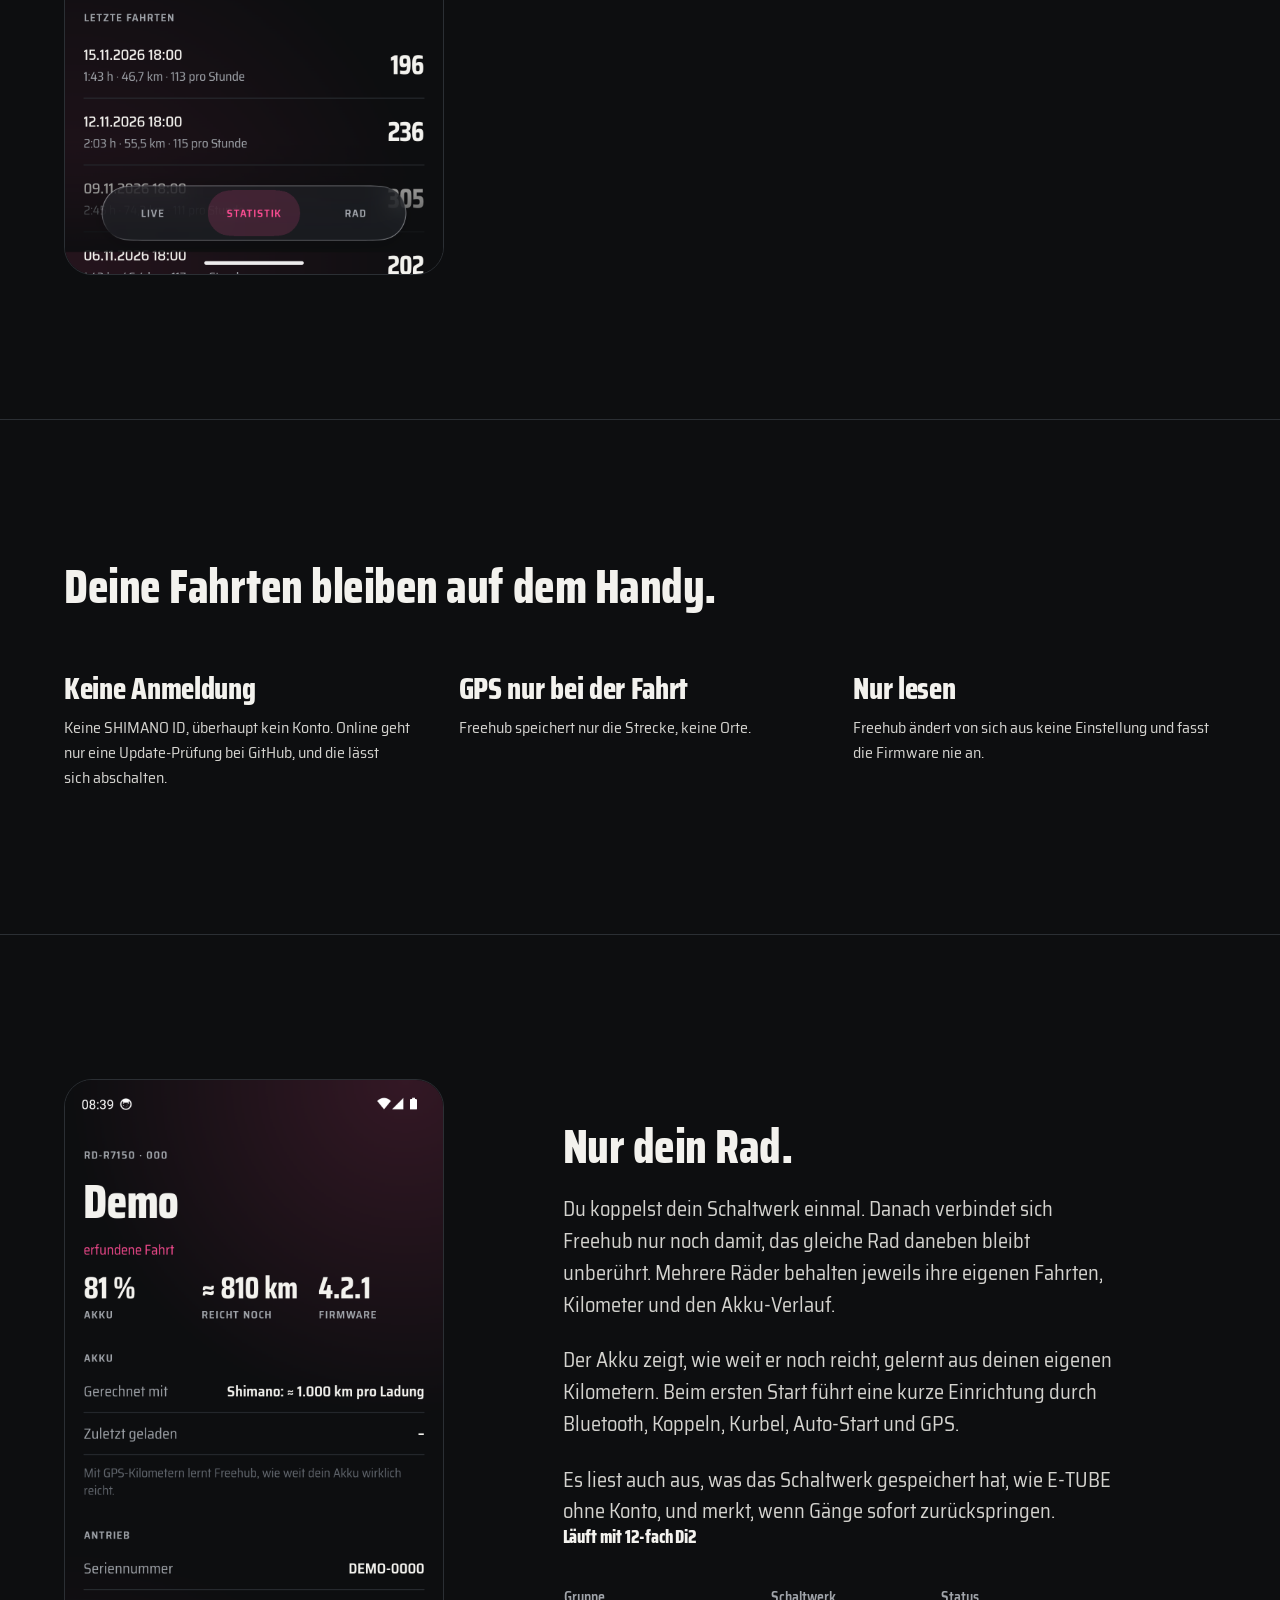
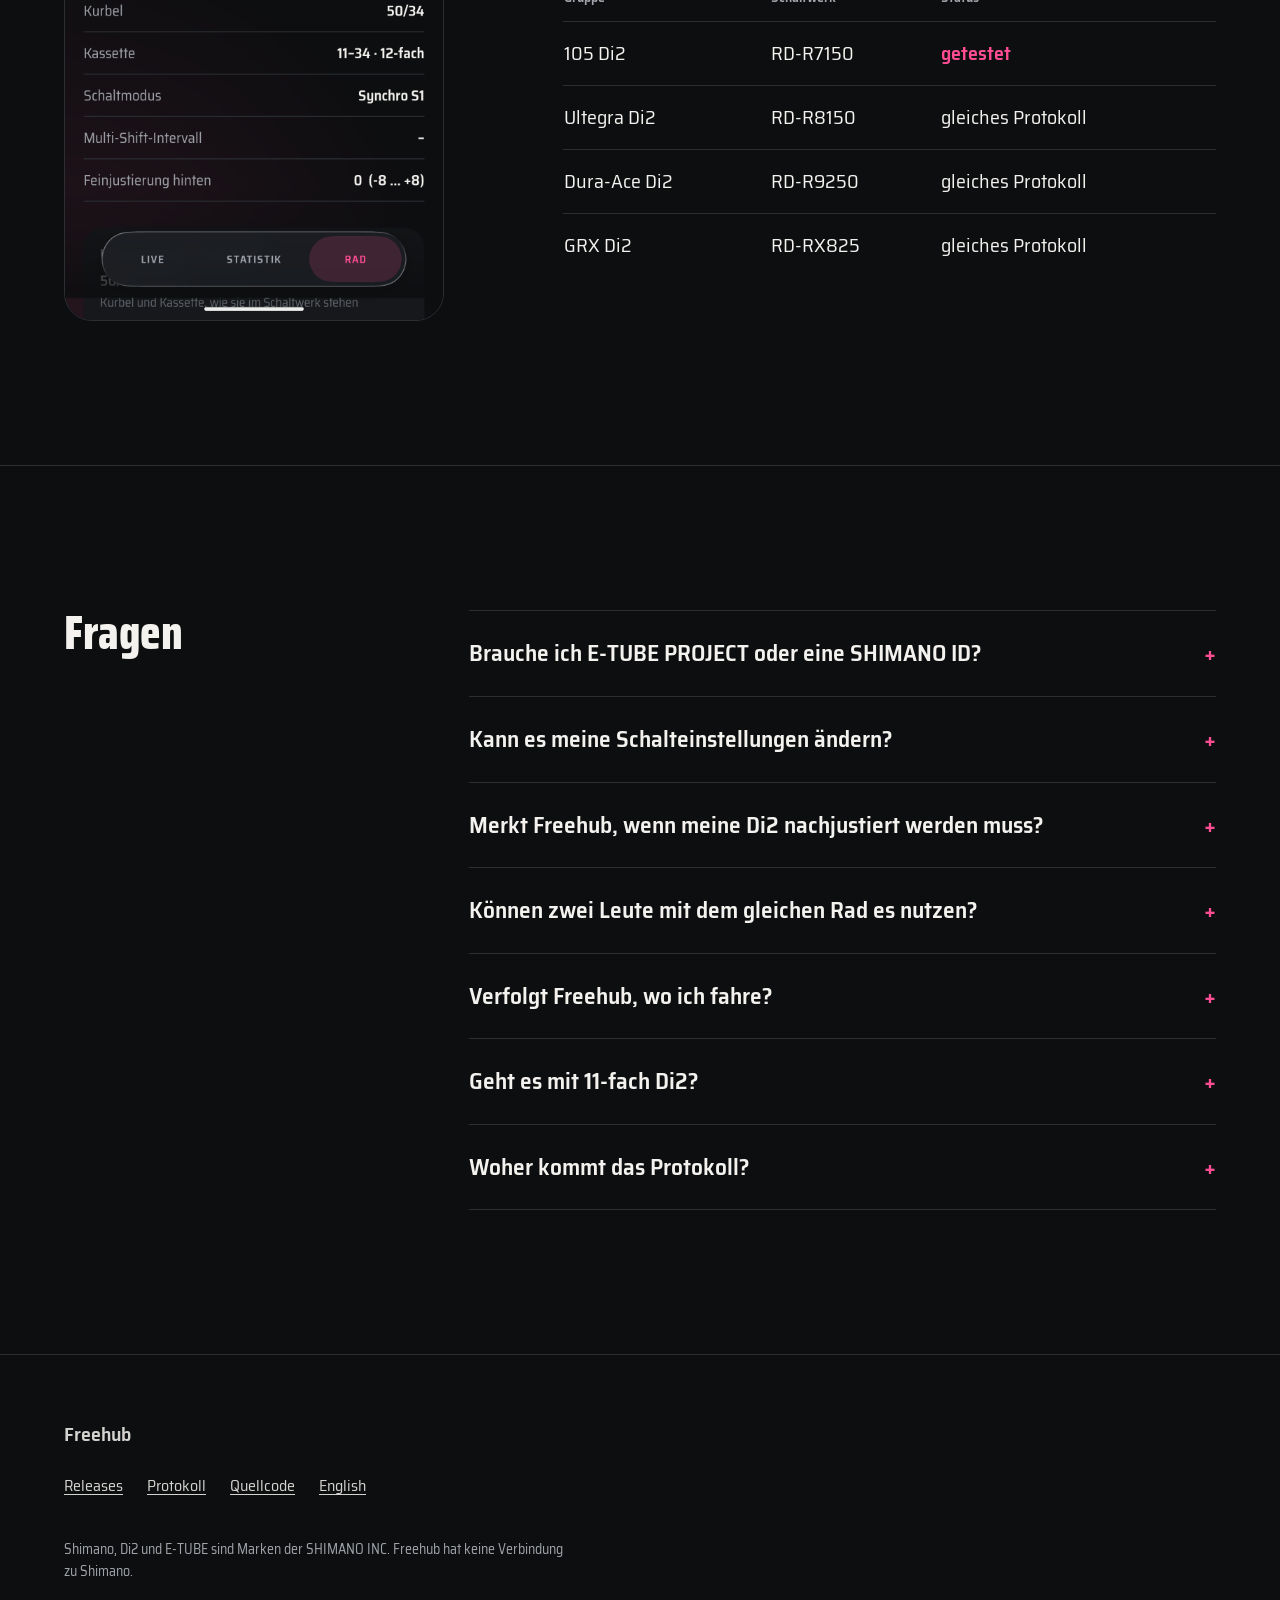
==== commit d102144b: "Numbers sit on their labels: crop Saira's empty line box around numerals Saira reserves 0.45 em abov" ====
--- a/docs/de/index.html
+++ b/docs/de/index.html
@@ -58,12 +58,12 @@
       </div>
       <p class="note">Android 8 oder neuer. Kostenlos und quelloffen unter GPL-3.0.</p>
     </div>
-    <img class="screen" src="../bilder/app/live-de-dark.png" width="1080" height="2400" alt="Freehub zeigt den Gang 50 × 19, die Kassette mit dem aktuellen Ritzel in Rosa, Akku 81 %, noch etwa 810 km Reichweite und 624 km auf dem Rad">
+    <img class="screen" src="../bilder/app/live-de-dark.png" width="1080" height="2400" alt="Freehub zeigt den Gang 50 × 17, die Kassette mit dem aktuellen Ritzel in Rosa, Akku 81 %, noch etwa 810 km Reichweite und 624 km auf dem Rad">
   </section>
 
   <section class="band">
     <div class="container split">
-      <img class="screen" src="../bilder/app/stats-de-dark.png" width="1080" height="2400" loading="lazy" alt="Statistik: 2.552 Schaltvorgänge in 13 Fahrten, 624 km per GPS, Schräglauf-Anteil, Lieblingsgang 50 × 17 und eine Heatmap aus Kettenblatt und Ritzel">
+      <img class="screen" src="../bilder/app/stats-de-dark.png" width="1080" height="2400" loading="lazy" alt="Statistik: 2.553 Schaltvorgänge in 13 Fahrten, 624 km per GPS, Schräglauf-Anteil, Lieblingsgang 50 × 17 und eine Heatmap aus Kettenblatt und Ritzel">
       <div>
         <h2>Jeder Gangwechsel, jeder Kilometer.</h2>
         <p>Ein Multi-Shift über drei Ritzel zählt als drei. Freehub misst, wie lange du in jedem Kettenblatt und Ritzel fährst, und zeichnet daraus eine Heatmap. Gänge mit Schräglauf sind orange umrandet.</p>
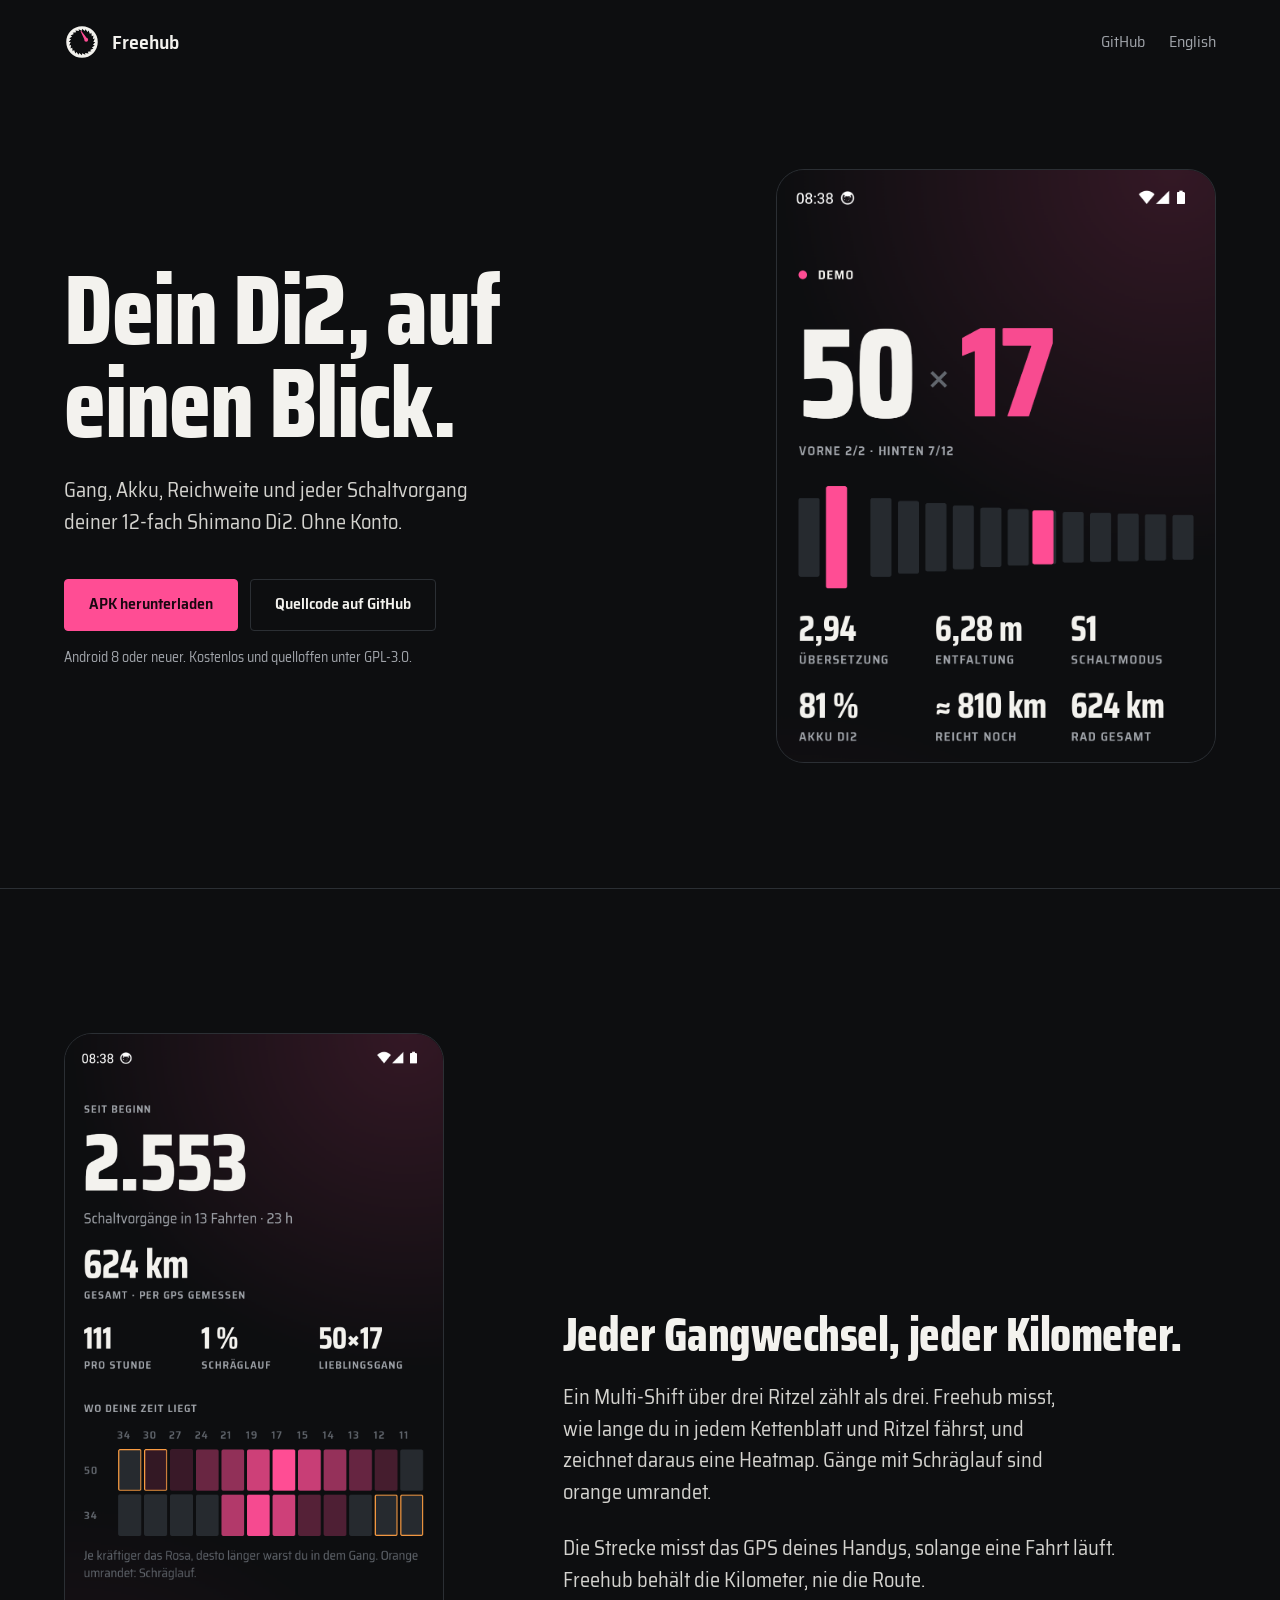
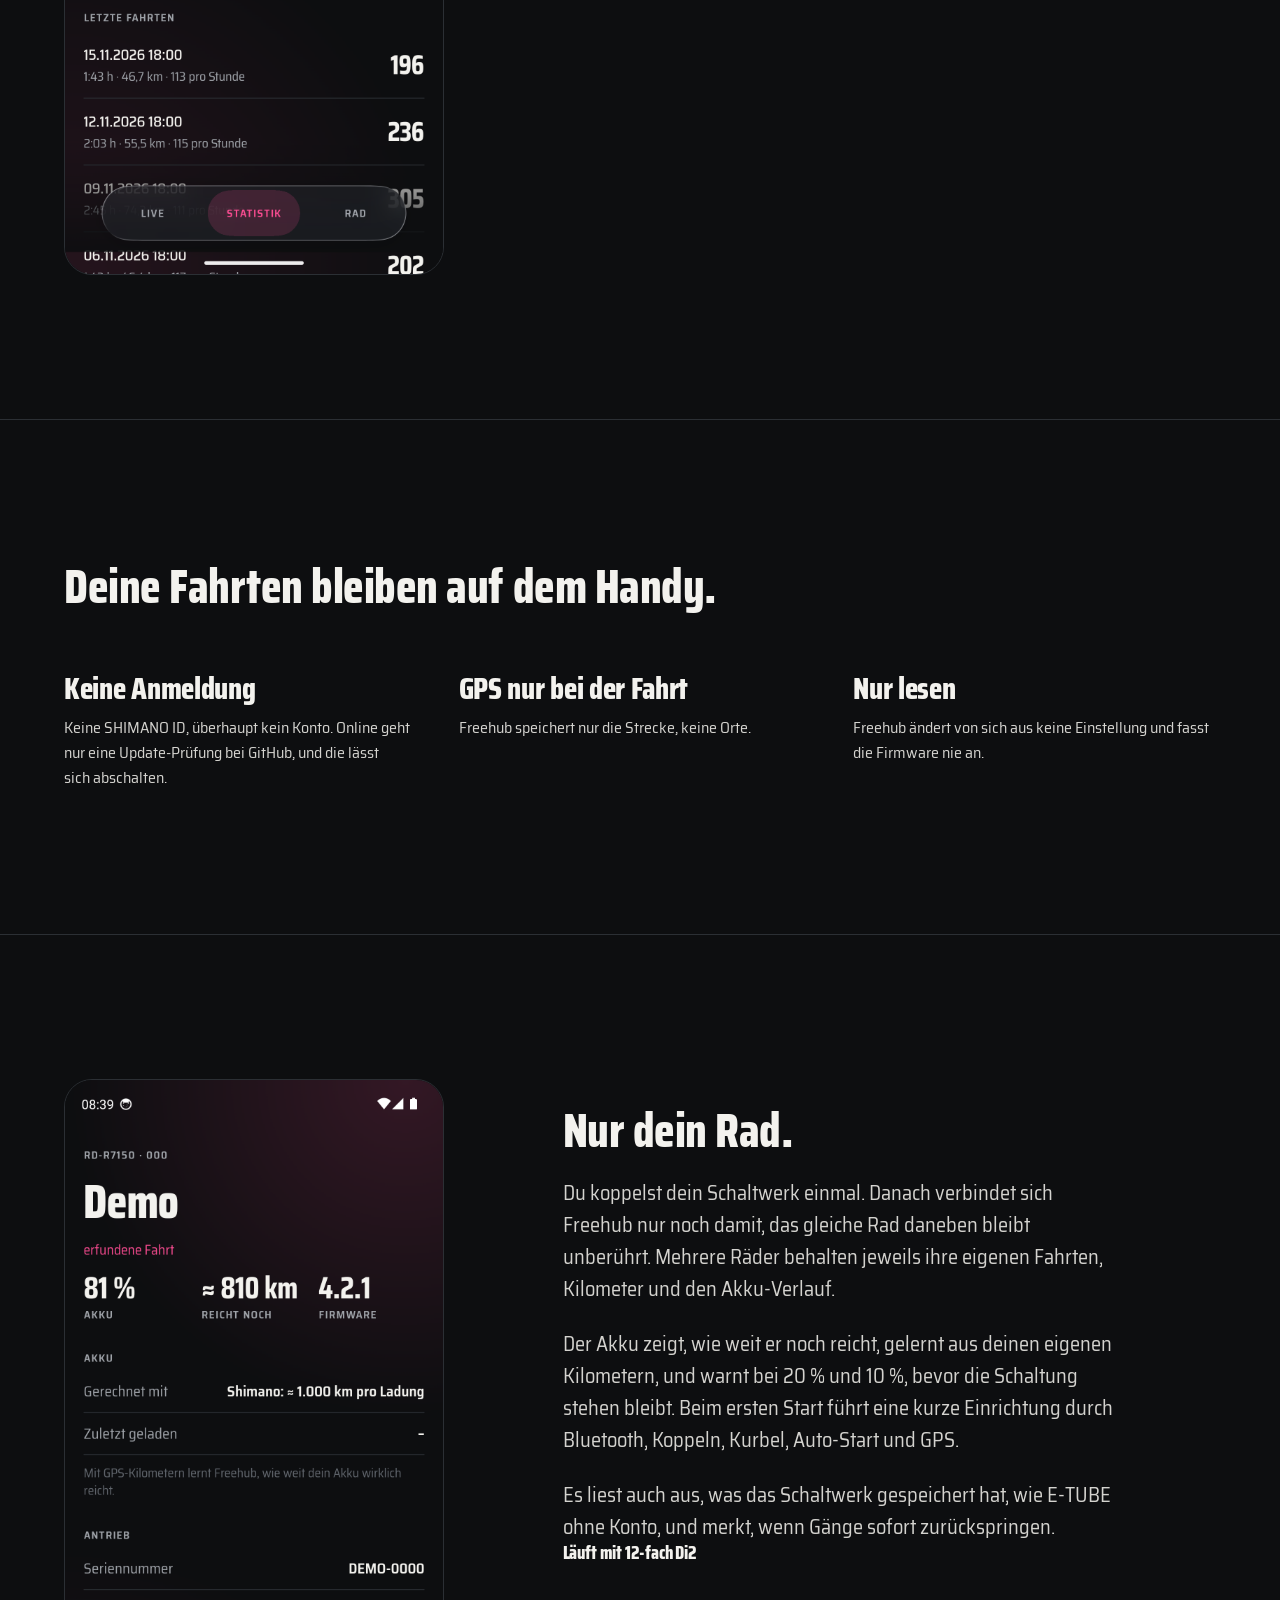
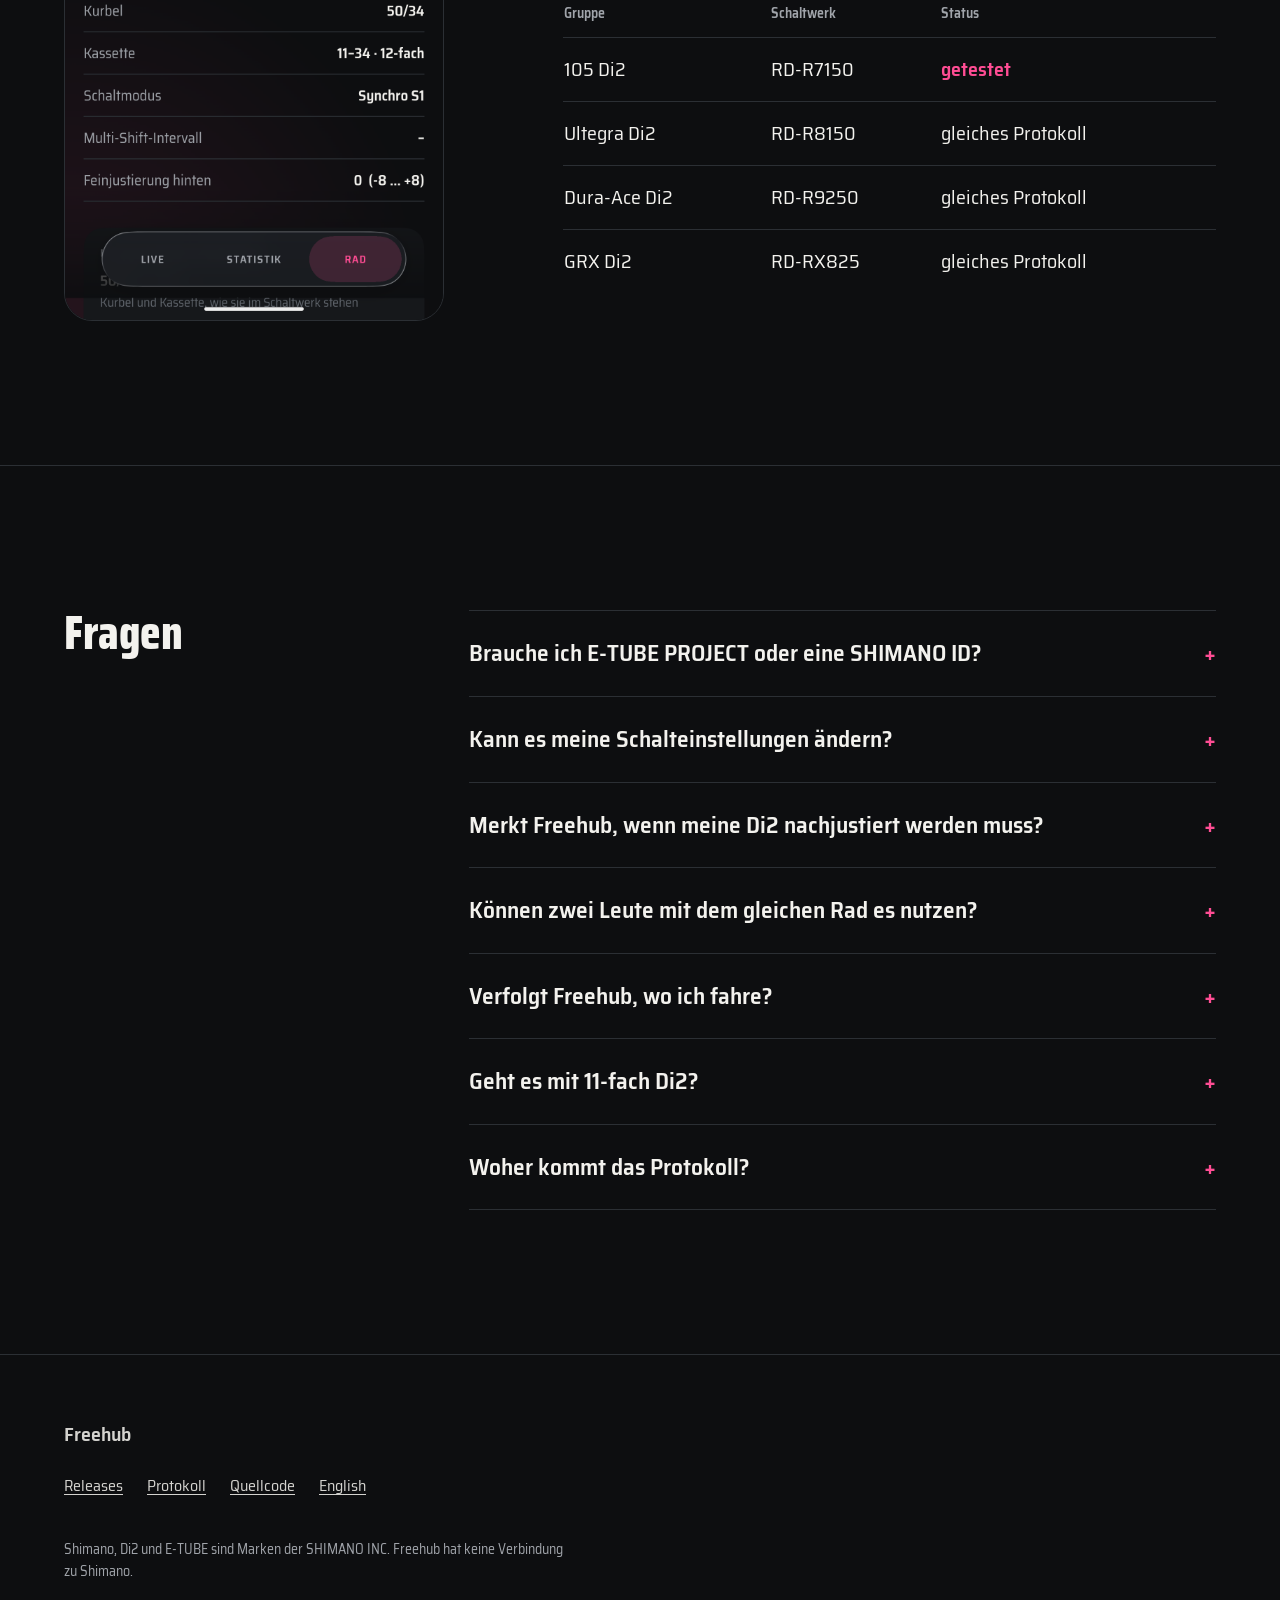
==== commit f25a1233: "Freehub 0.8: shift modes in plain words, a low-battery warning, a photo of the bike The live screen " ====
--- a/docs/de/index.html
+++ b/docs/de/index.html
@@ -20,7 +20,7 @@
 <link rel="stylesheet" href="../style.css">
 <script type="application/ld+json">
 {"@context":"https://schema.org","@graph":[
-{"@type":"SoftwareApplication","name":"Freehub","operatingSystem":"Android 8.0 oder neuer","applicationCategory":"SportsApplication","softwareVersion":"0.7.0","license":"https://www.gnu.org/licenses/gpl-3.0.html","downloadUrl":"https://github.com/BrickyStudios/freehub/releases/latest/download/Freehub.apk","url":"https://brickystudios.github.io/freehub/de/","screenshot":"https://brickystudios.github.io/freehub/bilder/app/live-de-dark.png","description":"Gang, Akku-Reichweite, Kilometer und Schaltvorgänge live vom Schaltwerk einer 12-fach Shimano Di2, per Bluetooth und ohne SHIMANO ID.","offers":{"@type":"Offer","price":"0","priceCurrency":"EUR"}},
+{"@type":"SoftwareApplication","name":"Freehub","operatingSystem":"Android 8.0 oder neuer","applicationCategory":"SportsApplication","softwareVersion":"0.7.1","license":"https://www.gnu.org/licenses/gpl-3.0.html","downloadUrl":"https://github.com/BrickyStudios/freehub/releases/latest/download/Freehub.apk","url":"https://brickystudios.github.io/freehub/de/","screenshot":"https://brickystudios.github.io/freehub/bilder/app/live-de-dark.png","description":"Gang, Akku-Reichweite, Kilometer und Schaltvorgänge live vom Schaltwerk einer 12-fach Shimano Di2, per Bluetooth und ohne SHIMANO ID.","offers":{"@type":"Offer","price":"0","priceCurrency":"EUR"}},
 {"@type":"FAQPage","mainEntity":[
 {"@type":"Question","name":"Brauche ich E-TUBE PROJECT oder eine SHIMANO ID?","acceptedAnswer":{"@type":"Answer","text":"Nein. Freehub liest den Bluetooth-Dienst, den auch Radcomputer nutzen. Du meldest dich nirgends an."}},
 {"@type":"Question","name":"Kann Freehub meine Schalteinstellungen ändern?","acceptedAnswer":{"@type":"Answer","text":"Nein. Freehub liest die Einstellungen, die dein Schaltwerk gespeichert hat, ändert aber von sich aus keine und fasst die Firmware nie an."}},
@@ -89,7 +89,7 @@
       <div>
         <h2>Nur dein Rad.</h2>
         <p>Du koppelst dein Schaltwerk einmal. Danach verbindet sich Freehub nur noch damit, das gleiche Rad daneben bleibt unberührt. Mehrere Räder behalten jeweils ihre eigenen Fahrten, Kilometer und den Akku-Verlauf.</p>
-        <p>Der Akku zeigt, wie weit er noch reicht, gelernt aus deinen eigenen Kilometern. Beim ersten Start führt eine kurze Einrichtung durch Bluetooth, Koppeln, Kurbel, Auto-Start und GPS.</p>
+        <p>Der Akku zeigt, wie weit er noch reicht, gelernt aus deinen eigenen Kilometern, und warnt bei 20 % und 10 %, bevor die Schaltung stehen bleibt. Beim ersten Start führt eine kurze Einrichtung durch Bluetooth, Koppeln, Kurbel, Auto-Start und GPS.</p>
         <p>Es liest auch aus, was das Schaltwerk gespeichert hat, wie E-TUBE ohne Konto, und merkt, wenn Gänge sofort zurückspringen.</p>
         <h3>Läuft mit 12-fach Di2</h3>
         <table>
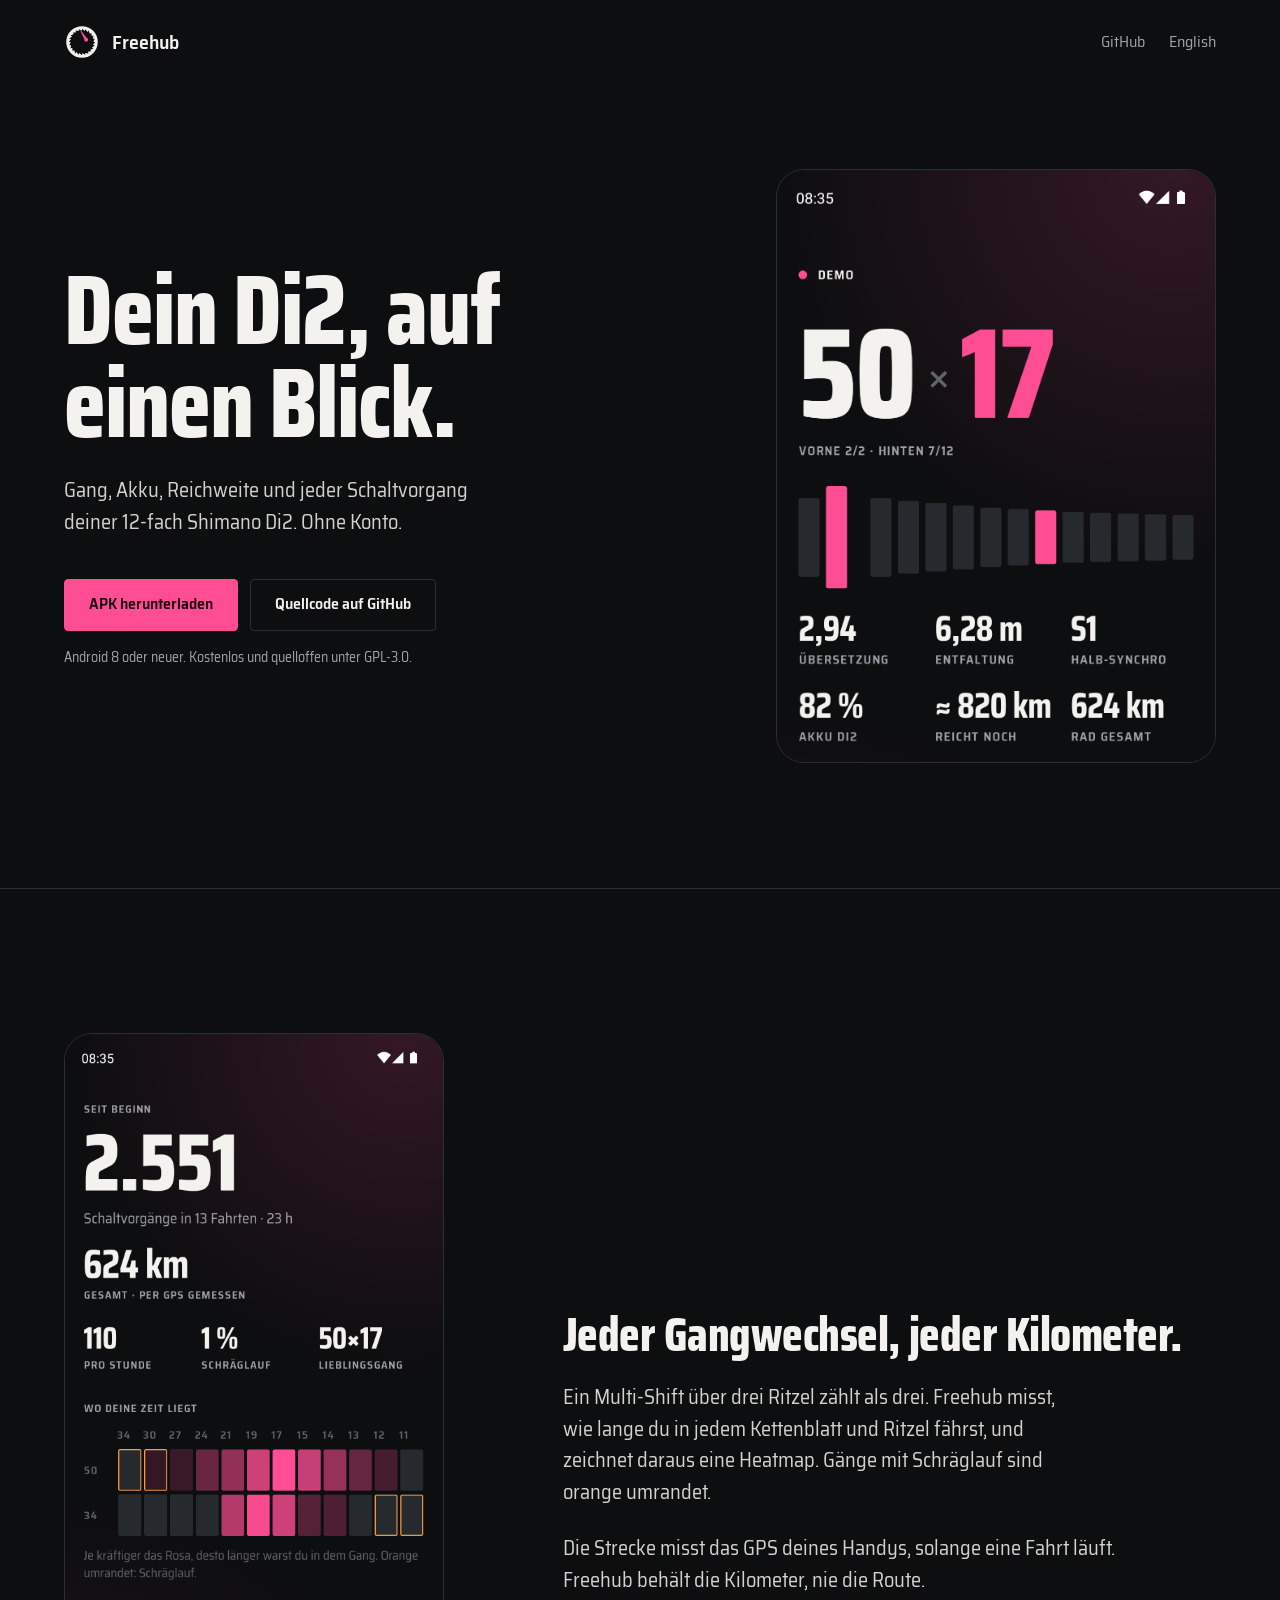
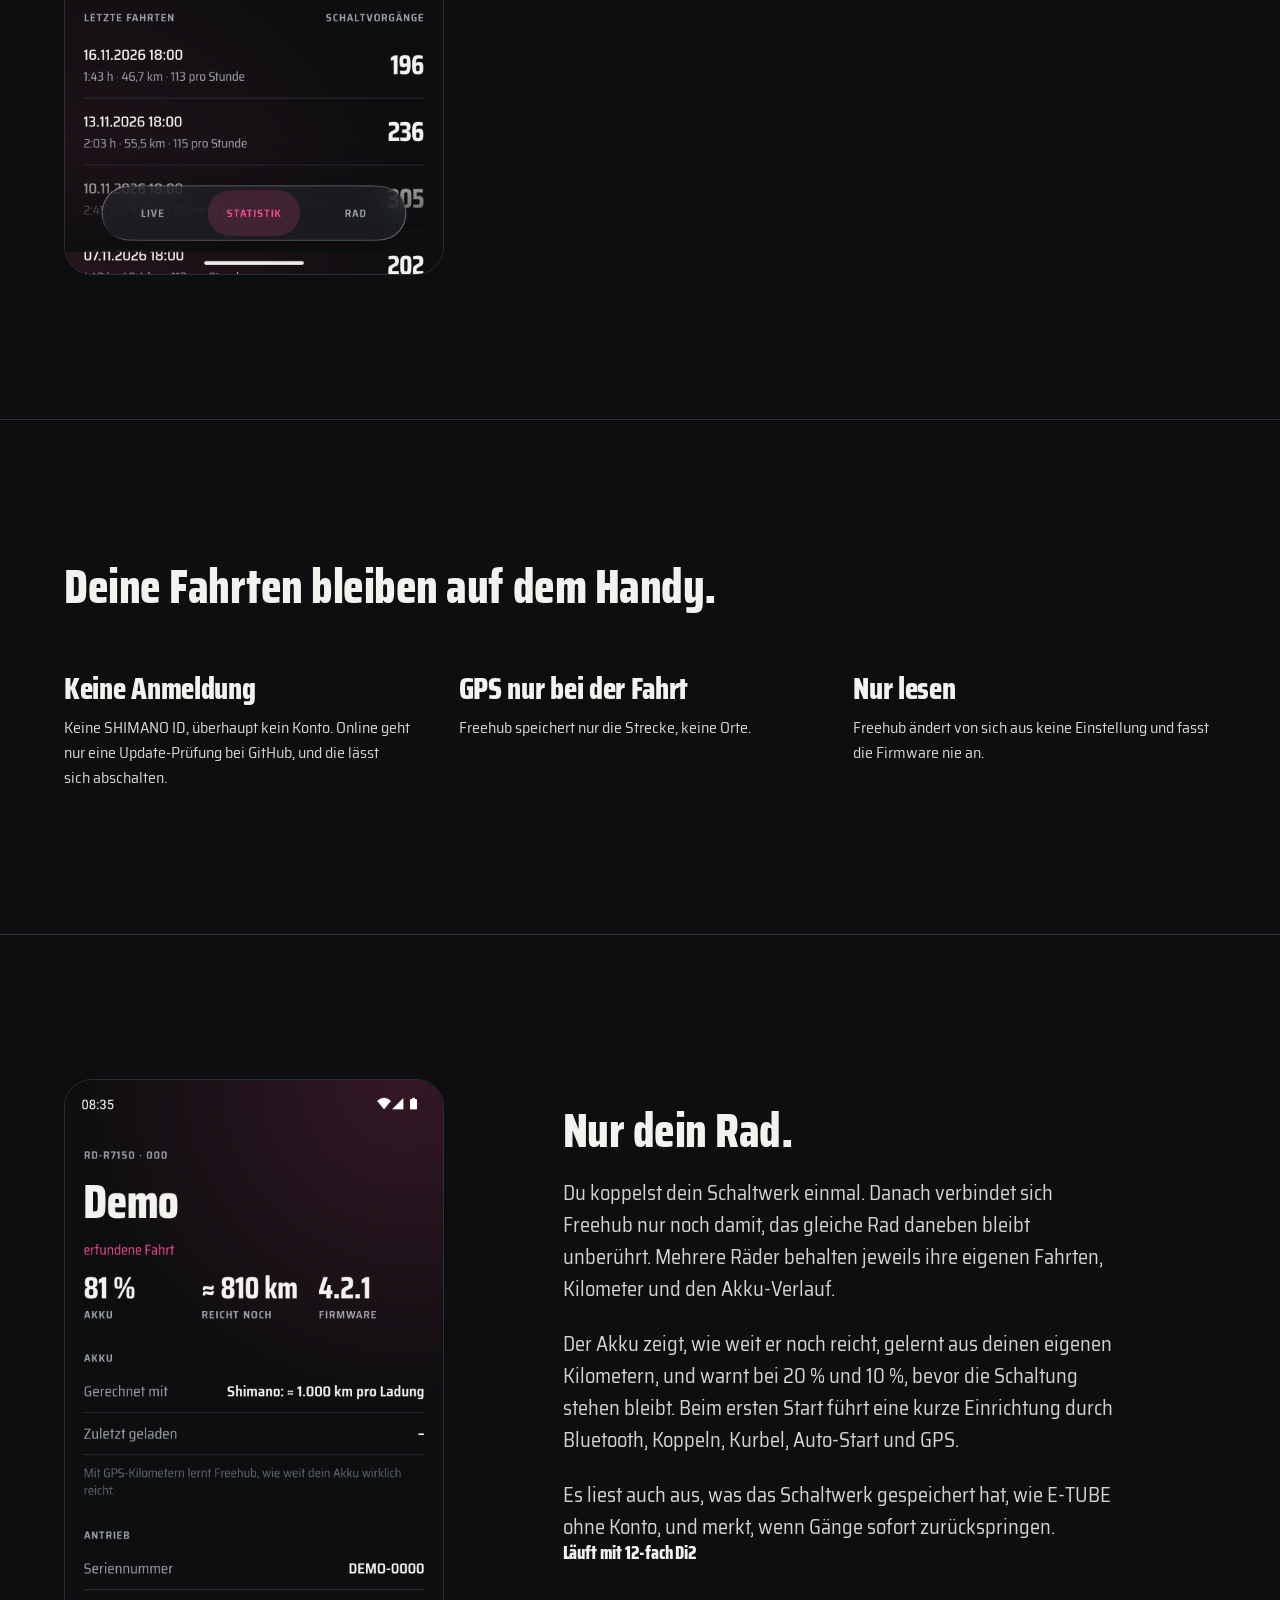
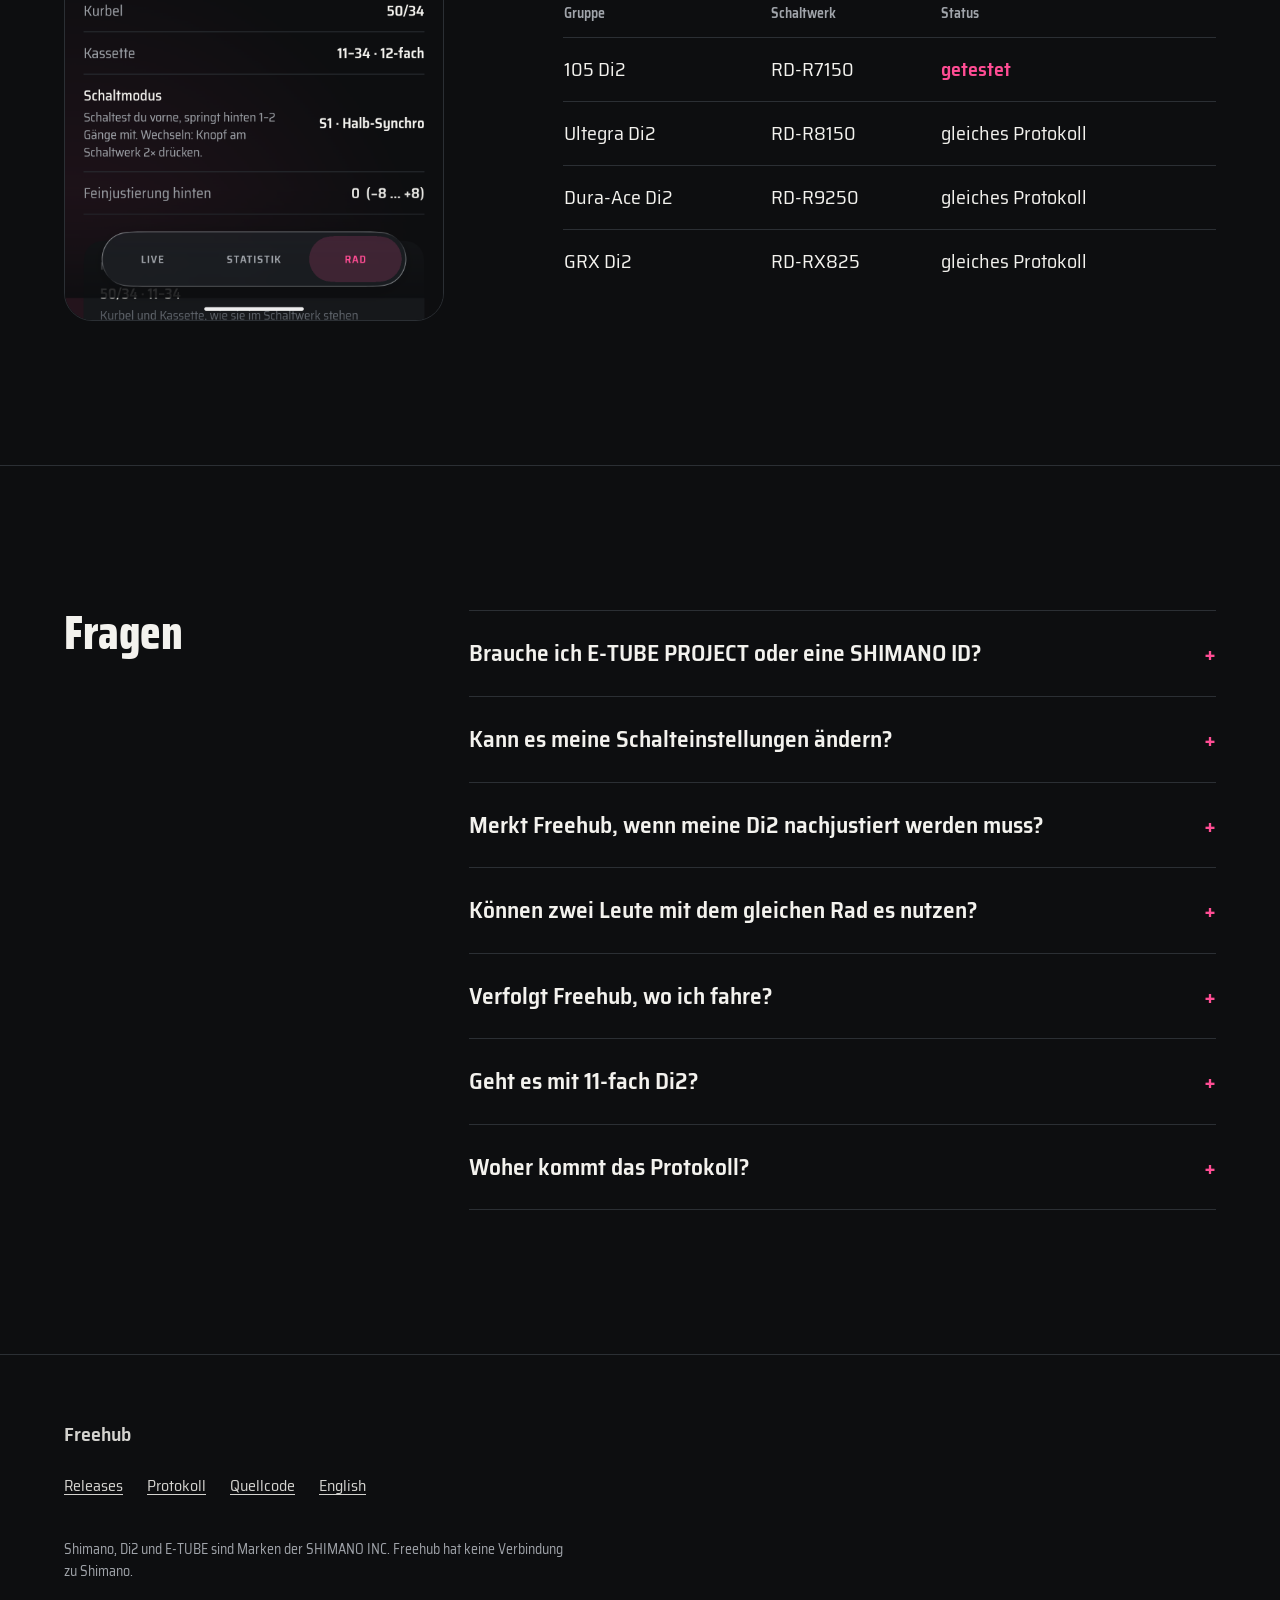
==== commit 10cf2f3c: "Screenshots for 0.8: shift mode in plain words, the shift column named once All 17 demo screenshots " ====
--- a/docs/de/index.html
+++ b/docs/de/index.html
@@ -58,12 +58,12 @@
       </div>
       <p class="note">Android 8 oder neuer. Kostenlos und quelloffen unter GPL-3.0.</p>
     </div>
-    <img class="screen" src="../bilder/app/live-de-dark.png" width="1080" height="2400" alt="Freehub zeigt den Gang 50 × 17, die Kassette mit dem aktuellen Ritzel in Rosa, Akku 81 %, noch etwa 810 km Reichweite und 624 km auf dem Rad">
+    <img class="screen" src="../bilder/app/live-de-dark.png" width="1080" height="2400" alt="Freehub zeigt den Gang 50 × 17, die Kassette mit dem aktuellen Ritzel in Rosa, Akku 82 %, noch etwa 820 km Reichweite und 624 km auf dem Rad">
   </section>
 
   <section class="band">
     <div class="container split">
-      <img class="screen" src="../bilder/app/stats-de-dark.png" width="1080" height="2400" loading="lazy" alt="Statistik: 2.553 Schaltvorgänge in 13 Fahrten, 624 km per GPS, Schräglauf-Anteil, Lieblingsgang 50 × 17 und eine Heatmap aus Kettenblatt und Ritzel">
+      <img class="screen" src="../bilder/app/stats-de-dark.png" width="1080" height="2400" loading="lazy" alt="Statistik: 2.551 Schaltvorgänge in 13 Fahrten, 624 km per GPS, Schräglauf-Anteil, Lieblingsgang 50 × 17 und eine Heatmap aus Kettenblatt und Ritzel">
       <div>
         <h2>Jeder Gangwechsel, jeder Kilometer.</h2>
         <p>Ein Multi-Shift über drei Ritzel zählt als drei. Freehub misst, wie lange du in jedem Kettenblatt und Ritzel fährst, und zeichnet daraus eine Heatmap. Gänge mit Schräglauf sind orange umrandet.</p>
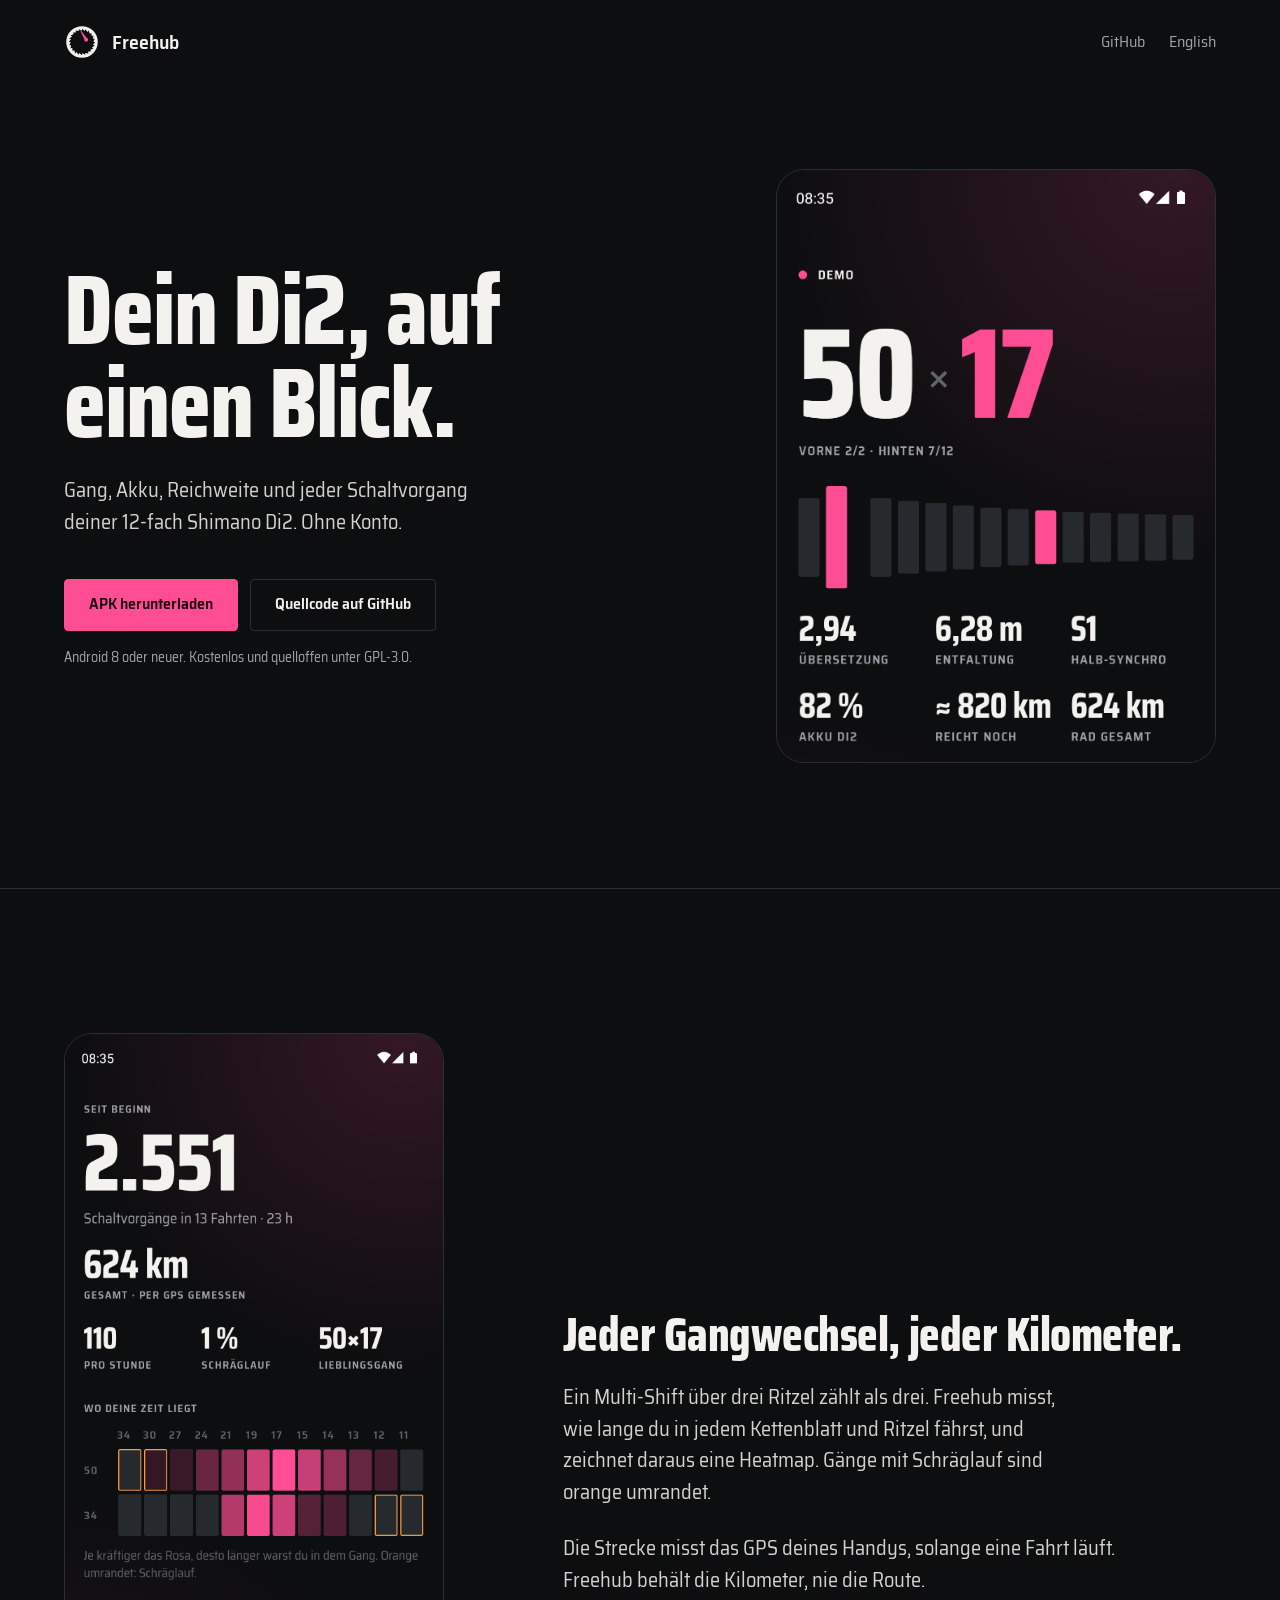
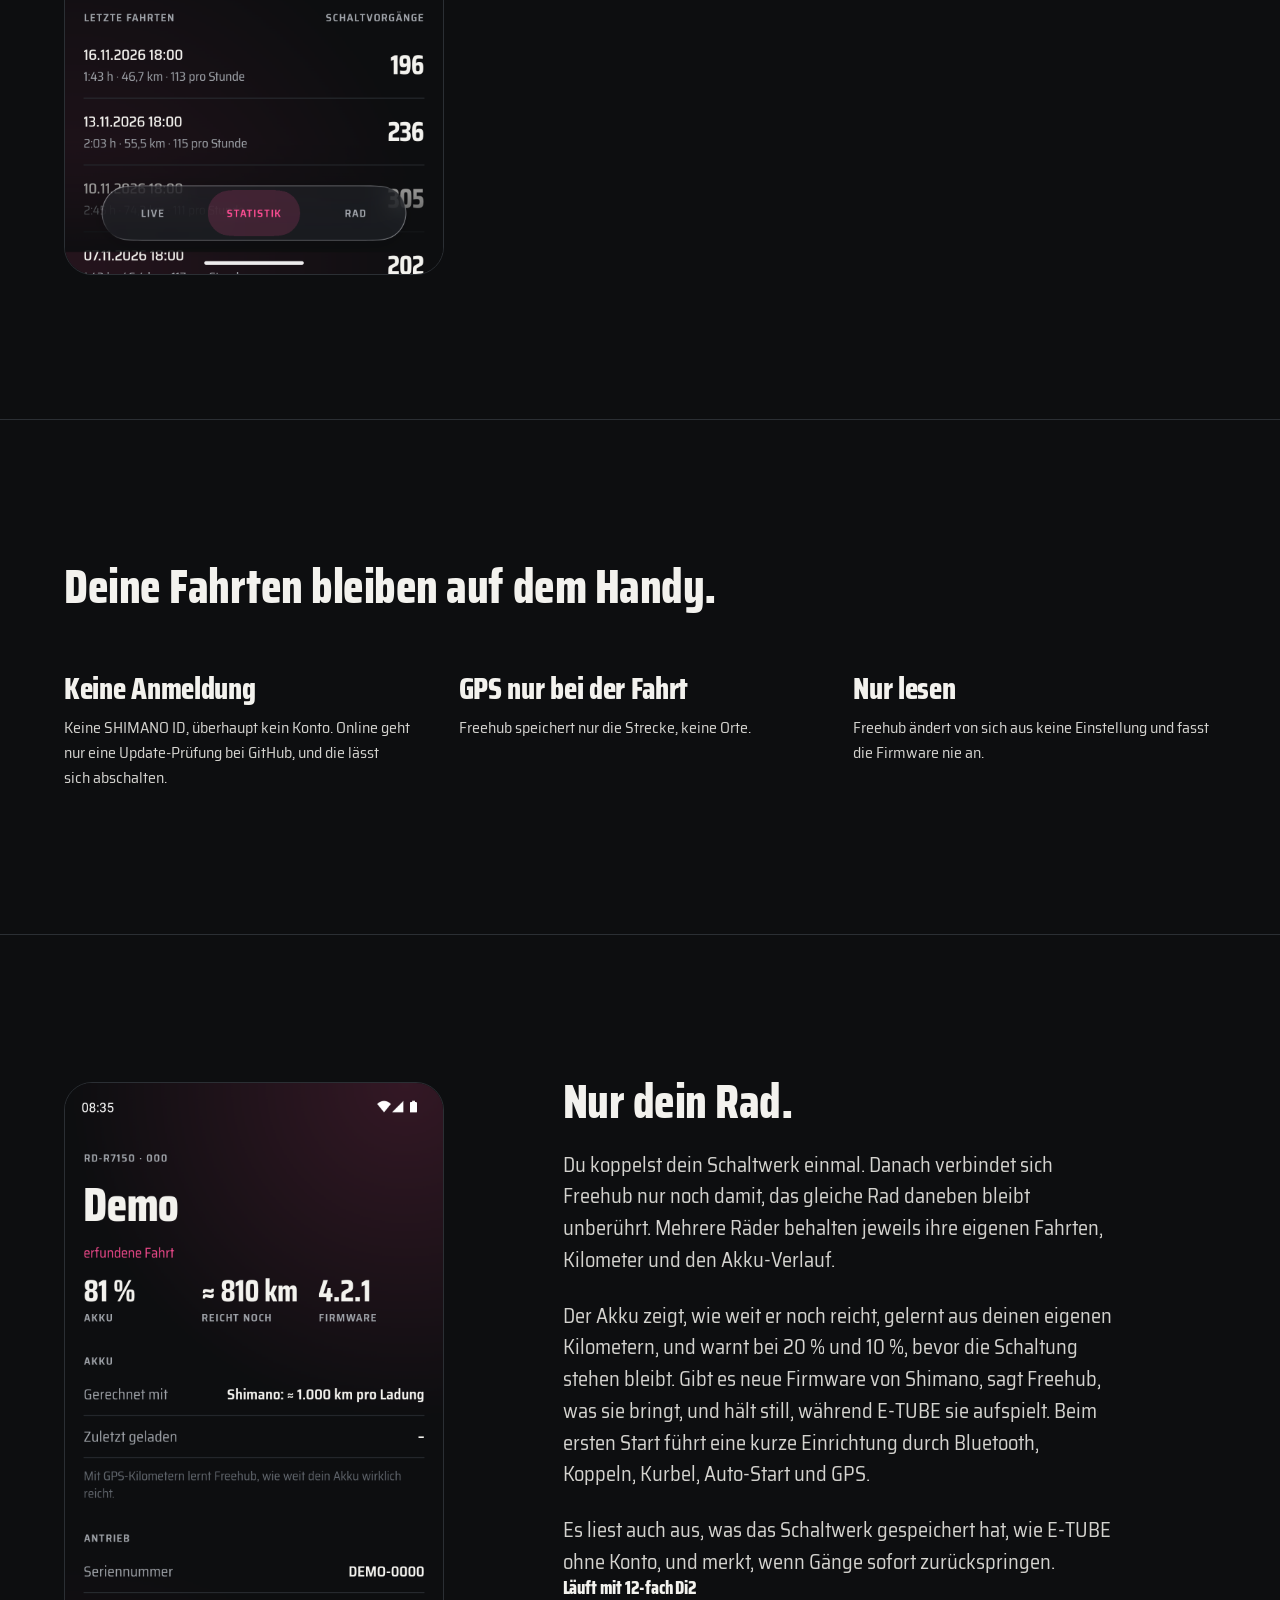
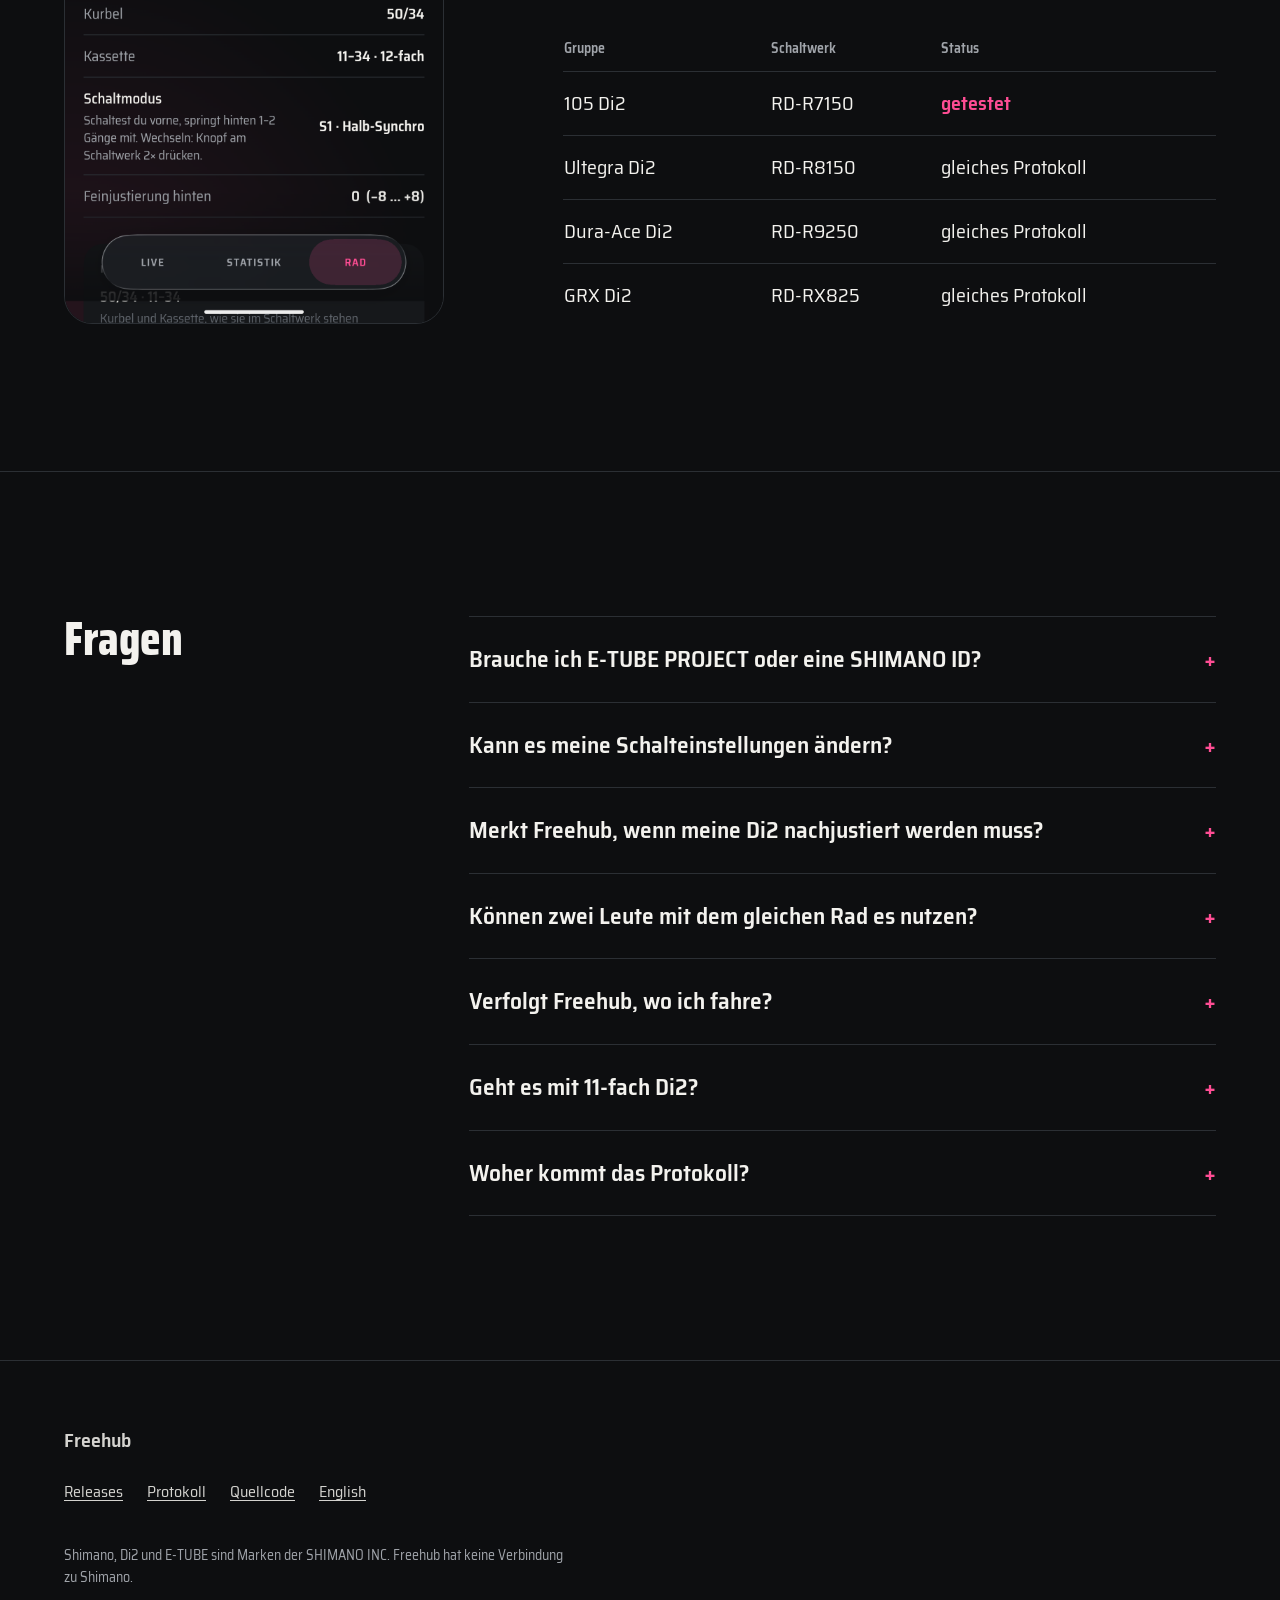
==== commit 6ecaf046: "Firmware check: say when Shimano has newer firmware, step aside while E-TUBE installs it Freehub com" ====
--- a/docs/de/index.html
+++ b/docs/de/index.html
@@ -89,7 +89,7 @@
       <div>
         <h2>Nur dein Rad.</h2>
         <p>Du koppelst dein Schaltwerk einmal. Danach verbindet sich Freehub nur noch damit, das gleiche Rad daneben bleibt unberührt. Mehrere Räder behalten jeweils ihre eigenen Fahrten, Kilometer und den Akku-Verlauf.</p>
-        <p>Der Akku zeigt, wie weit er noch reicht, gelernt aus deinen eigenen Kilometern, und warnt bei 20 % und 10 %, bevor die Schaltung stehen bleibt. Beim ersten Start führt eine kurze Einrichtung durch Bluetooth, Koppeln, Kurbel, Auto-Start und GPS.</p>
+        <p>Der Akku zeigt, wie weit er noch reicht, gelernt aus deinen eigenen Kilometern, und warnt bei 20 % und 10 %, bevor die Schaltung stehen bleibt. Gibt es neue Firmware von Shimano, sagt Freehub, was sie bringt, und hält still, während E-TUBE sie aufspielt. Beim ersten Start führt eine kurze Einrichtung durch Bluetooth, Koppeln, Kurbel, Auto-Start und GPS.</p>
         <p>Es liest auch aus, was das Schaltwerk gespeichert hat, wie E-TUBE ohne Konto, und merkt, wenn Gänge sofort zurückspringen.</p>
         <h3>Läuft mit 12-fach Di2</h3>
         <table>
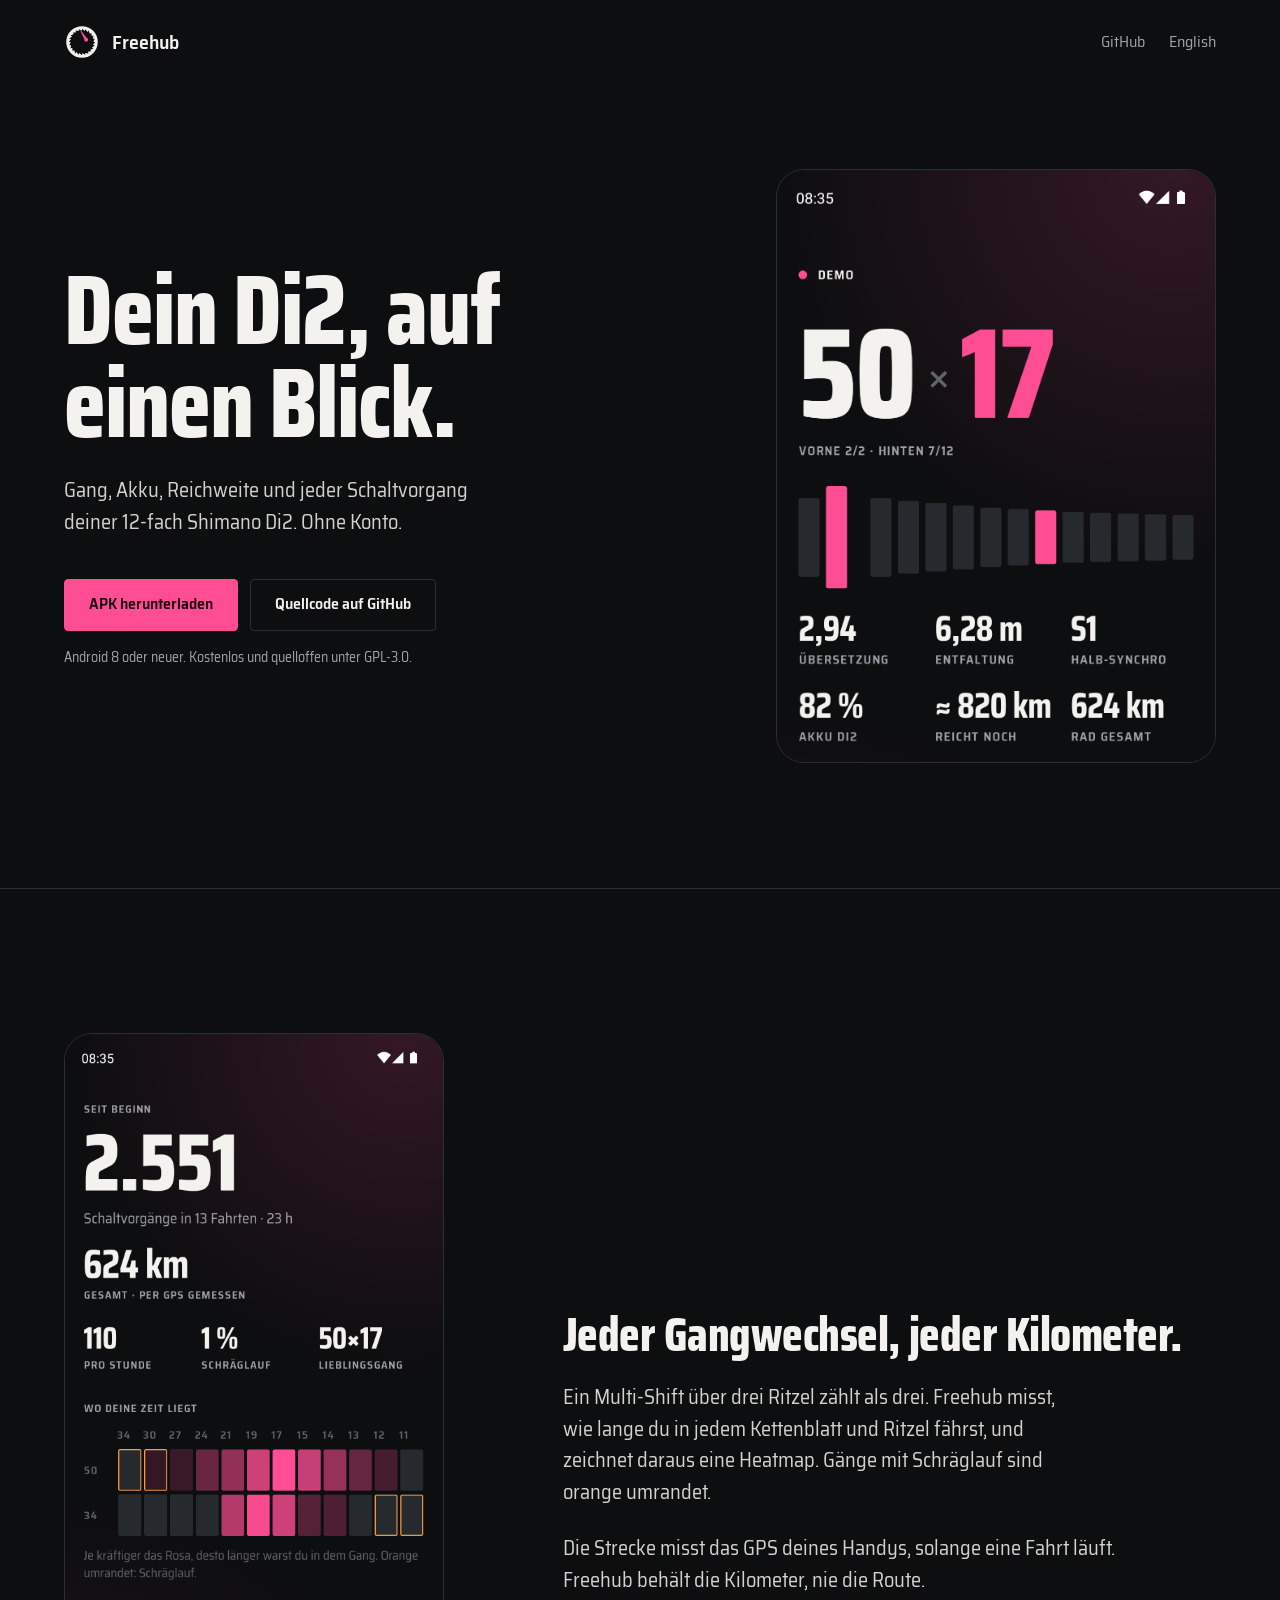
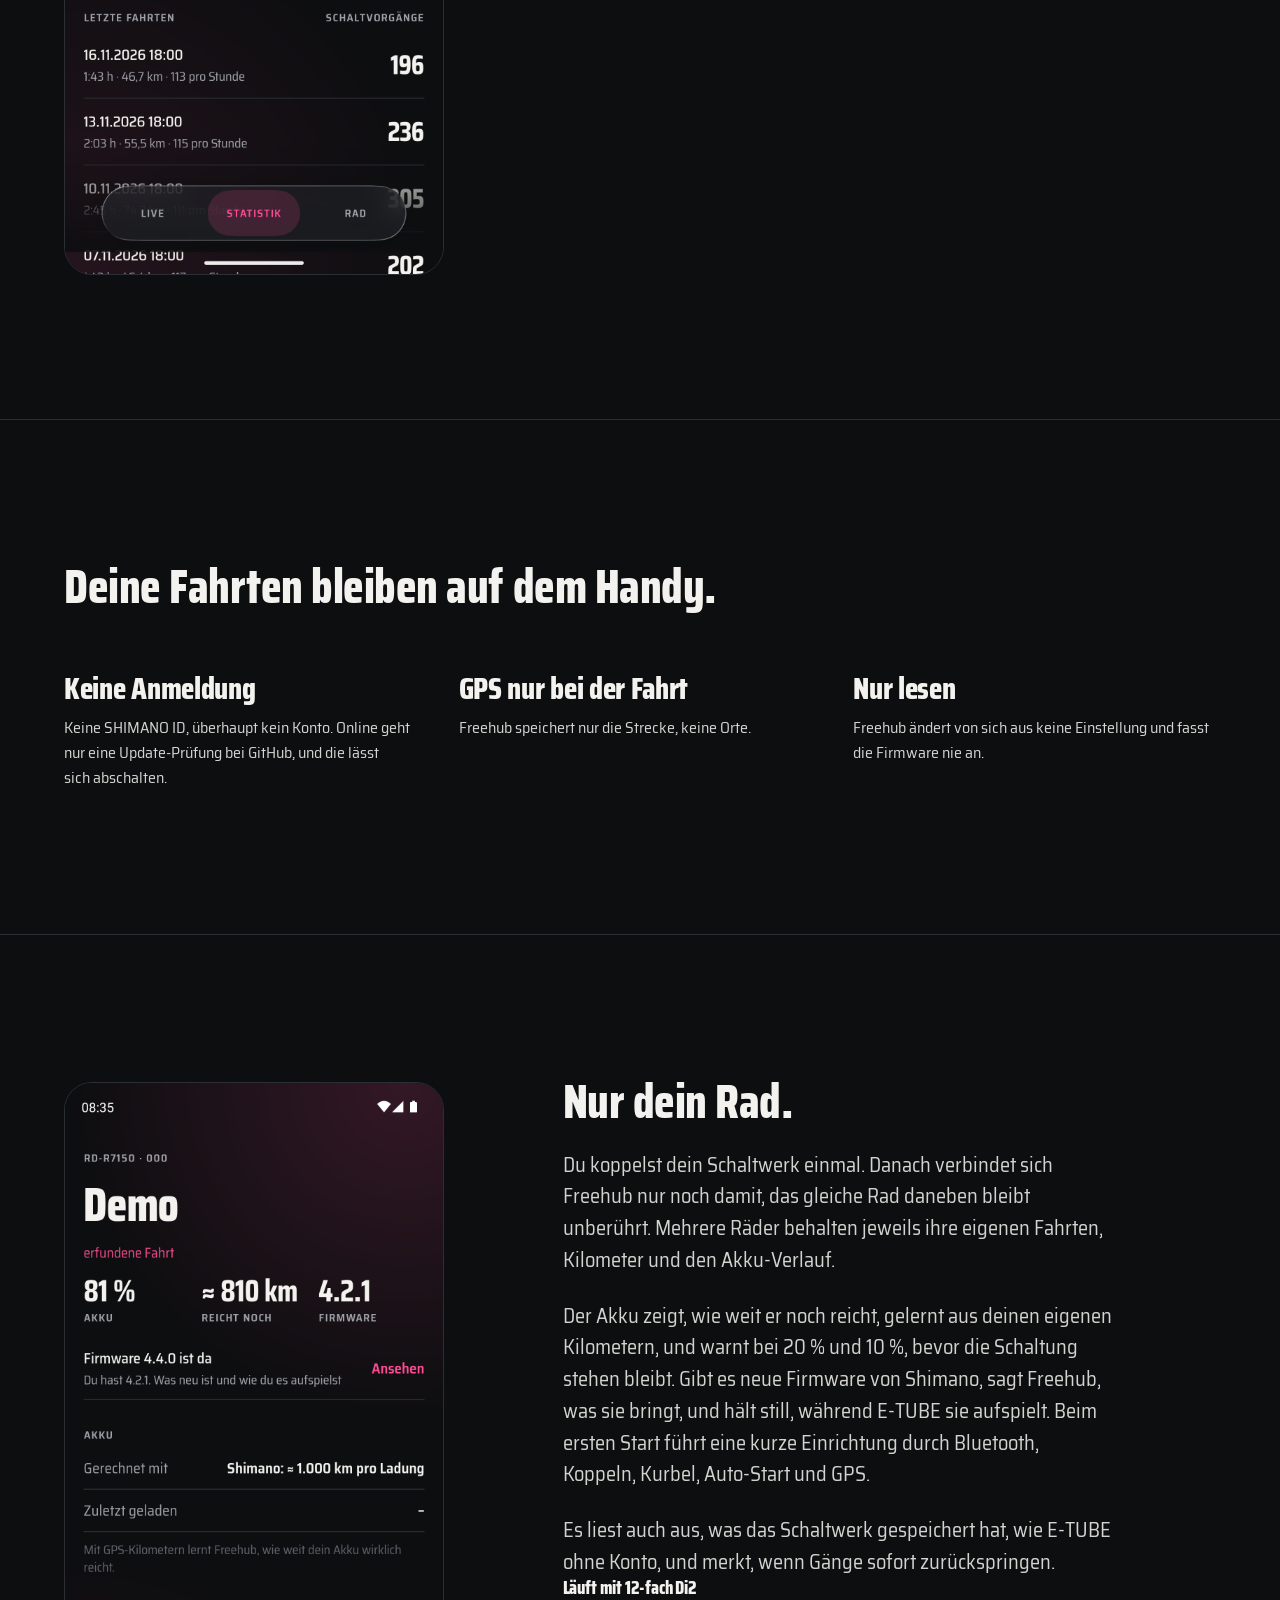
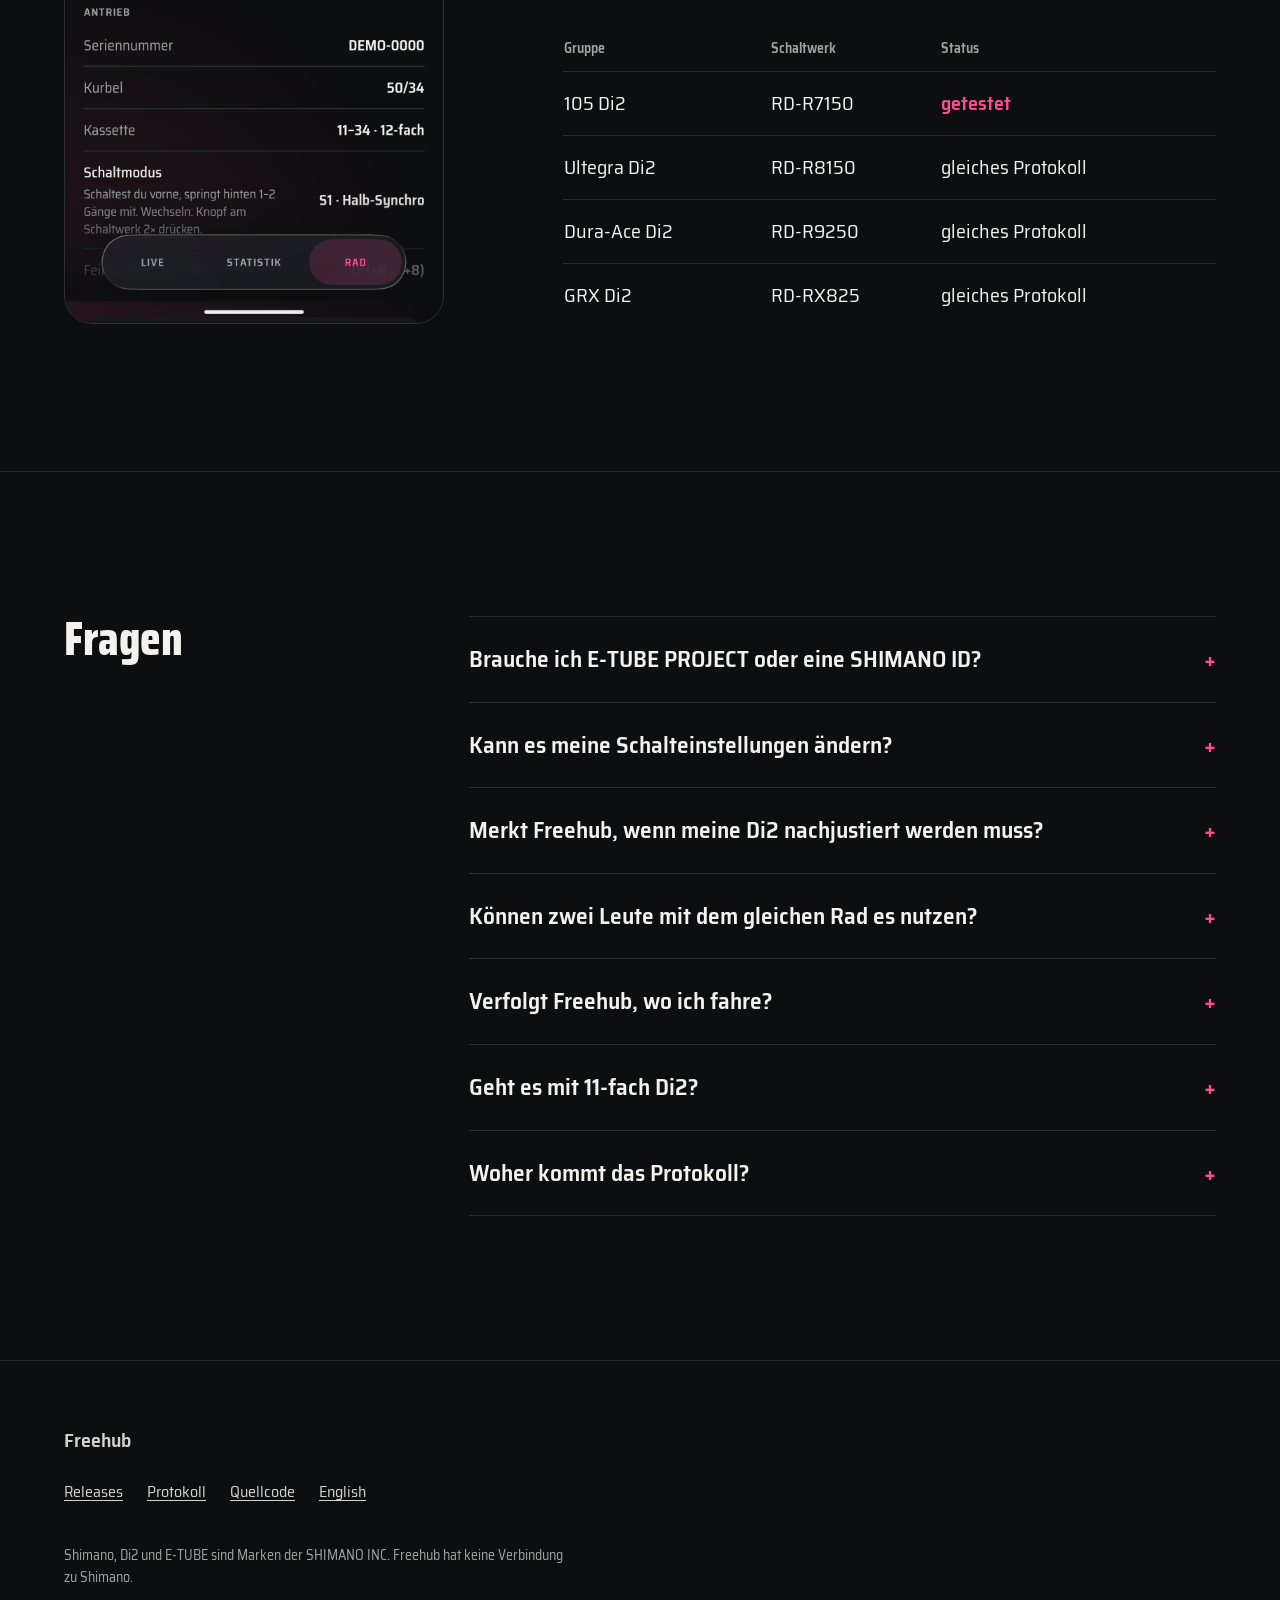
==== commit 8f035e11: "Screenshots for 0.9.0: the firmware row on the Bike tab Co-Authored-By: Claude Opus 5.5 <noreply@ant" ====
--- a/docs/de/index.html
+++ b/docs/de/index.html
@@ -85,7 +85,7 @@
 
   <section class="band">
     <div class="container split">
-      <img class="screen" src="../bilder/app/bike-de-dark.png" width="1080" height="2400" loading="lazy" alt="Reiter Rad: Akku 81 %, noch etwa 810 km Reichweite, Firmware 4.2.1, Kurbel 50/34, Kassette 11 bis 34">
+      <img class="screen" src="../bilder/app/bike-de-dark.png" width="1080" height="2400" loading="lazy" alt="Reiter Rad: Akku 81 %, noch etwa 810 km Reichweite, Firmware 4.2.1 mit dem Hinweis, dass 4.4.0 da ist, Kurbel 50/34, Kassette 11 bis 34">
       <div>
         <h2>Nur dein Rad.</h2>
         <p>Du koppelst dein Schaltwerk einmal. Danach verbindet sich Freehub nur noch damit, das gleiche Rad daneben bleibt unberührt. Mehrere Räder behalten jeweils ihre eigenen Fahrten, Kilometer und den Akku-Verlauf.</p>
